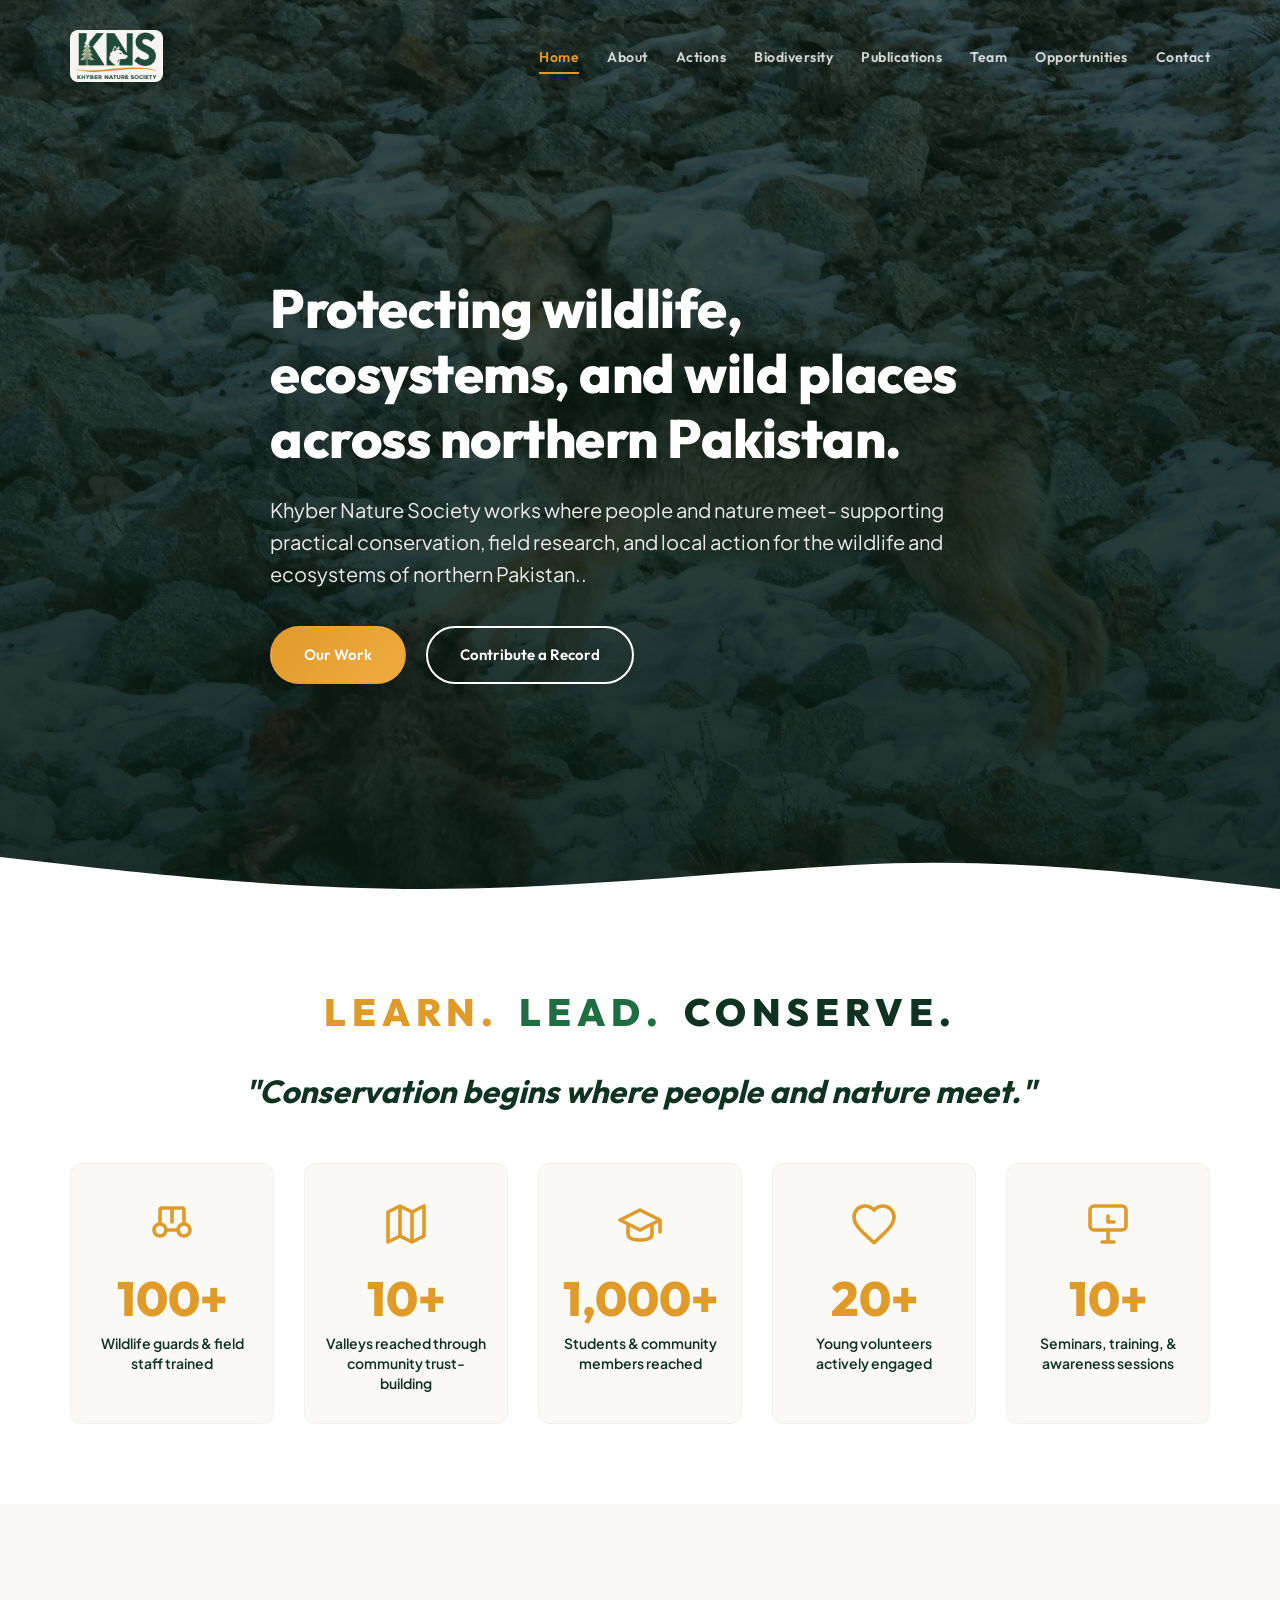
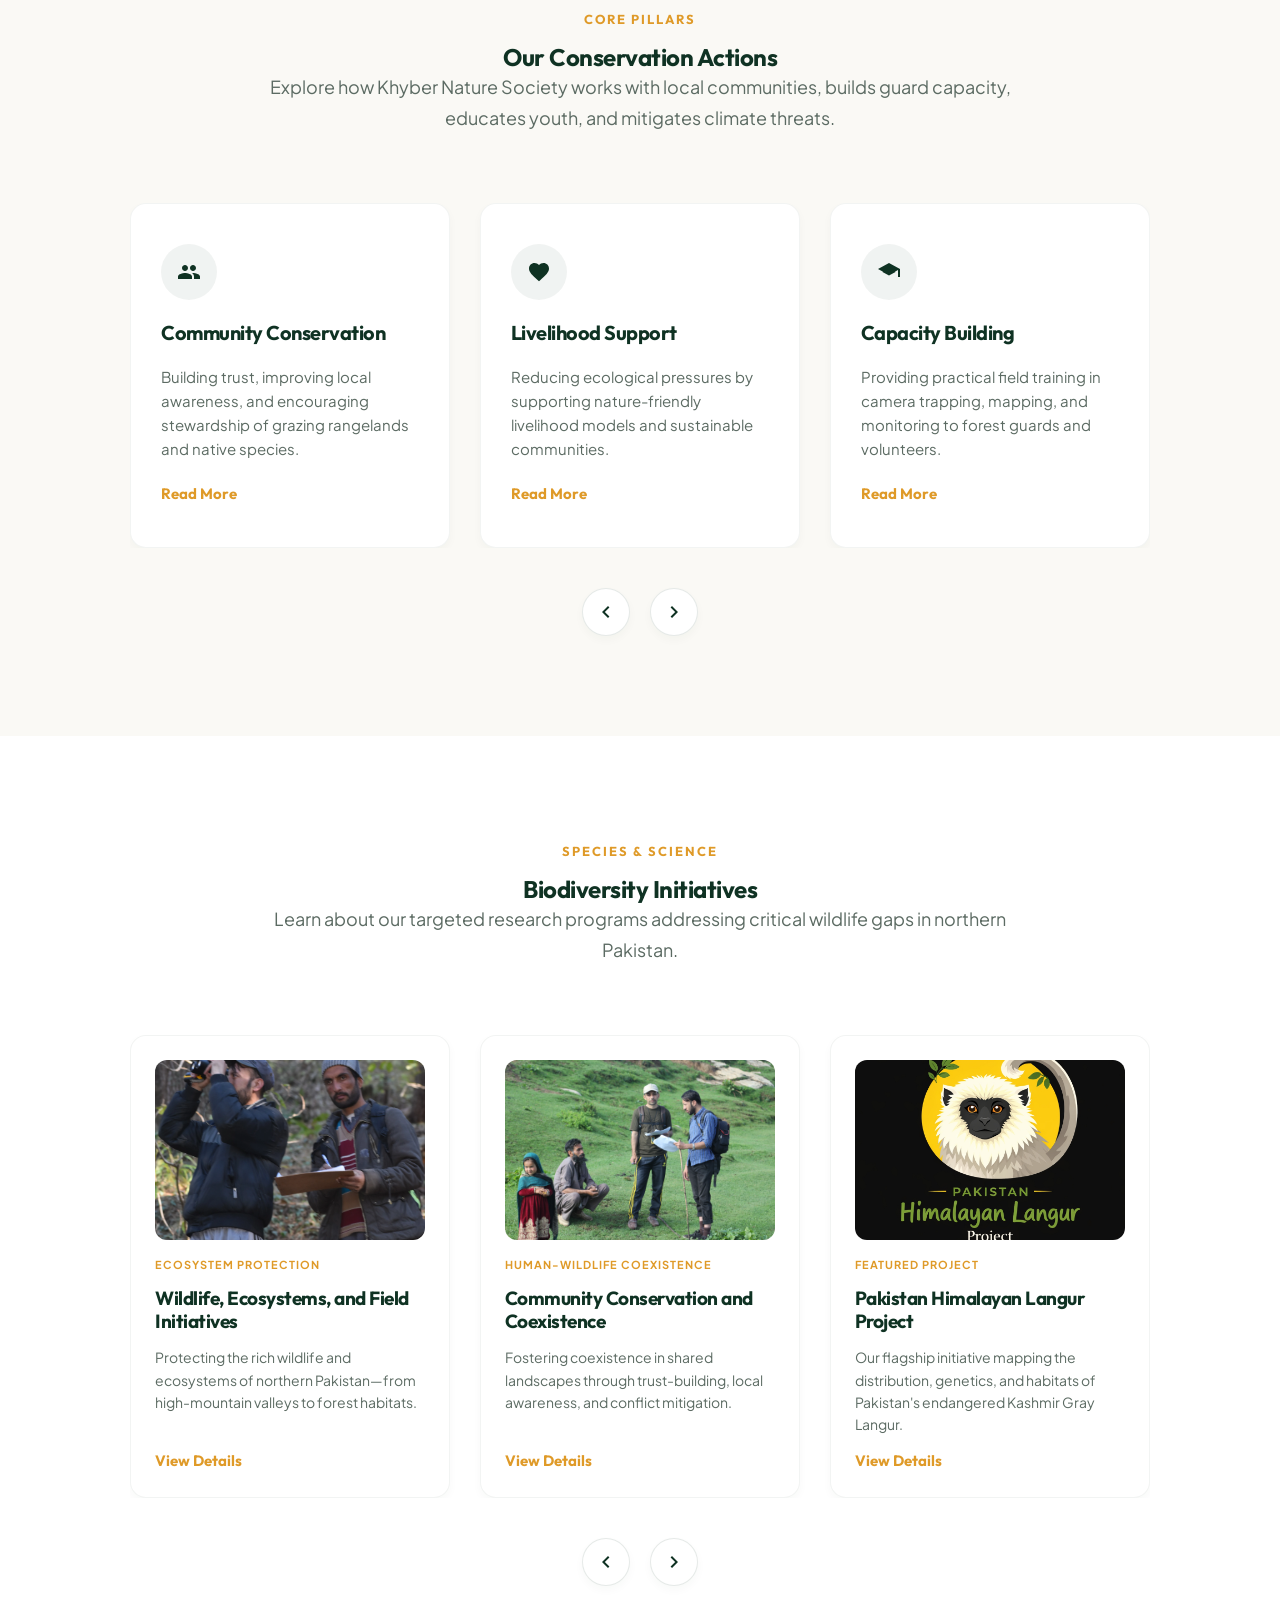
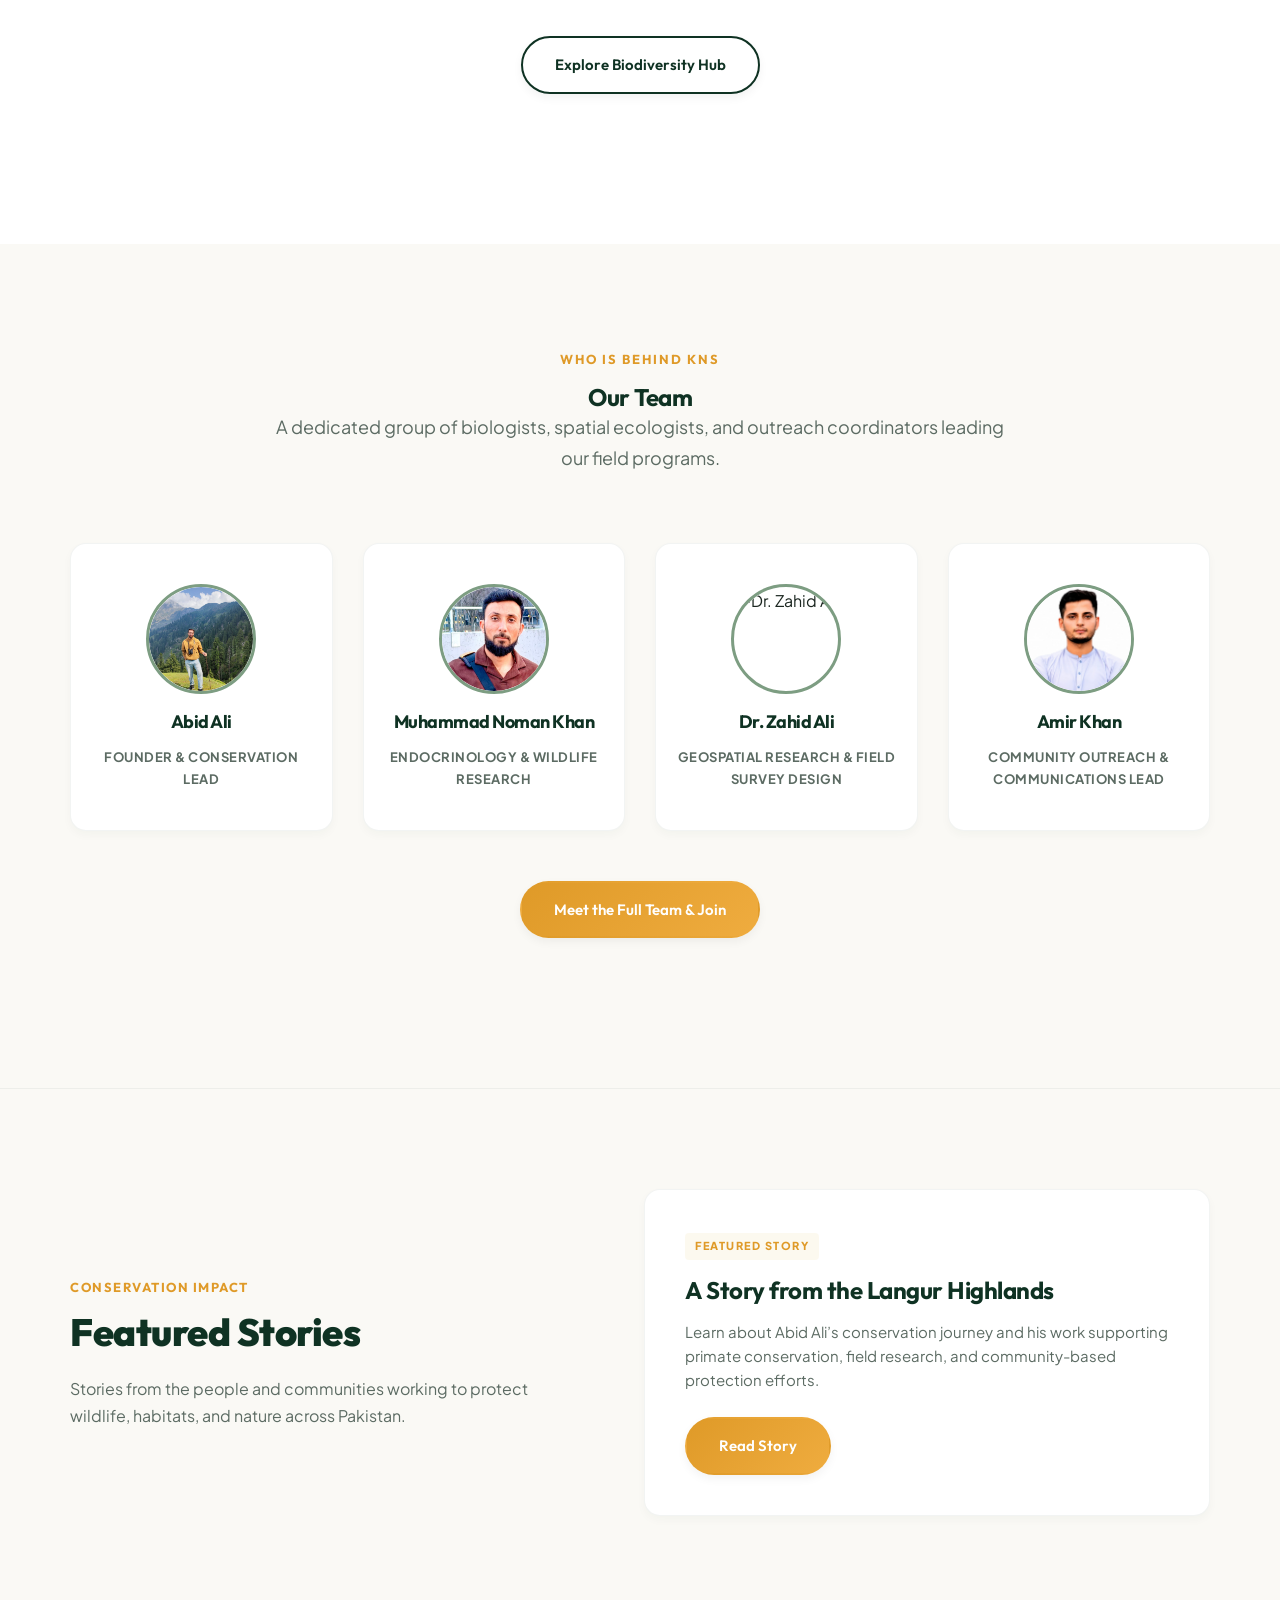
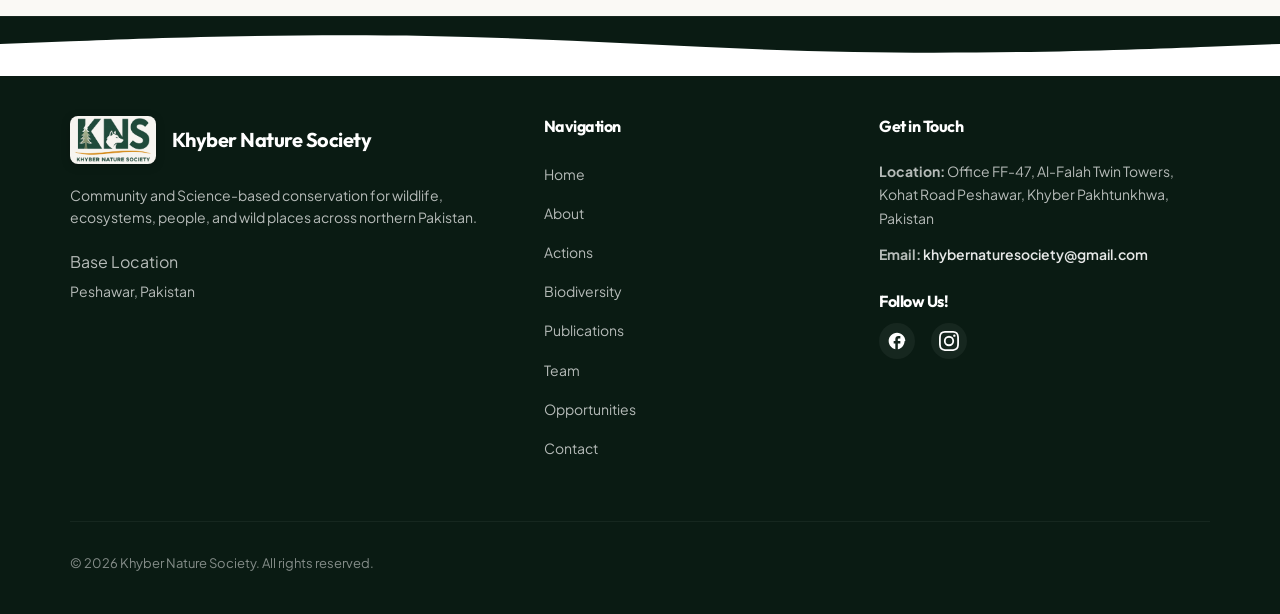
==== index.html @ f298795a "Initial commit: Deploy Khyber Nature Society website" ====
<!DOCTYPE html>
<html lang="en">

<head>
    <meta charset="UTF-8">
    <meta name="viewport" content="width=device-width, initial-scale=1.0">

    <!-- Primary SEO Metadata -->
    <title>Khyber Nature Society | Biodiversity Conservation Pakistan</title>
    <meta name="description"
        content="Khyber Nature Society (KNS) is a registered nonprofit based in Peshawar, Pakistan, working across northern Pakistan to protect wildlife, ecosystems, and natural habitats through community action, research, and youth leadership.">
    <meta name="keywords"
        content="Khyber Nature Society, KNS, Conservation Pakistan, Northern Pakistan Wildlife, Kashmir Gray Langur, Grey Wolf Conservation, Abid Ali, Dr. Zahid Ali, Muhammad Noman Khan, Peshawar Environmental NGO, Wildlife Records Pakistan">
    <meta name="author" content="Khyber Nature Society">
    <link rel="canonical" href="https://kns.org.pk">

    <!-- Open Graph / Facebook -->
    <meta property="og:type" content="website">
    <meta property="og:url" content="https://kns.org.pk/">
    <meta property="og:title" content="Khyber Nature Society | Protecting Wildlife & Ecosystems">
    <meta property="og:description"
        content="Supporting community-based conservation, field action, and research to protect the biodiversity of northern Pakistan.">
    <meta property="og:image" content="/assets/logo.png">

    <!-- Twitter -->
    <meta property="twitter:card" content="summary_large_image">
    <meta property="twitter:url" content="https://kns.org.pk/">
    <meta property="twitter:title" content="Khyber Nature Society | Protecting Wildlife & Ecosystems">
    <meta property="twitter:description"
        content="Supporting community-based conservation, field action, and research to protect the biodiversity of northern Pakistan.">
    <meta property="twitter:image" content="/assets/logo.png">

    <!-- Favicon -->
    <link rel="icon" type="image/png" href="/assets/logo.png">

    <!-- Fonts -->
    <link rel="preconnect" href="https://fonts.googleapis.com">
    <link rel="preconnect" href="https://fonts.gstatic.com" crossorigin>
    <link
        href="https://fonts.googleapis.com/css2?family=Outfit:wght@300;400;500;600;700;800&family=Plus+Jakarta+Sans:ital,wght@0,300;0,400;0,500;0,600;0,700;0,800;1,400&display=swap"
        rel="stylesheet">

    <!-- CSS Stylesheet -->
    <link rel="stylesheet" href="/styles.css">
</head>

<body>

    <!-- Header & Navigation -->
    <header class="site-header">
        <div class="container nav-container">
            <a href="/" class="logo-area">
                <img src="/assets/logo.png" alt="Khyber Nature Society Logo" class="nav-logo">
            </a>

            <button class="mobile-nav-toggle" aria-label="Toggle Navigation" aria-expanded="false">
                <span class="hamburger"></span>
            </button>

            <nav class="nav-menu">
                <ul>
                    <li><a href="/" class="nav-link active">Home</a></li>
                    <li><a href="/about/" class="nav-link">About</a></li>
                    <li><a href="/actions/" class="nav-link">Actions</a></li>
                    <li><a href="/biodiversity/" class="nav-link">Biodiversity</a></li>
                    <li><a href="/publications/" class="nav-link">Publications</a></li>
                    <li><a href="/team/" class="nav-link">Team</a></li>
                    <li><a href="/opportunities/" class="nav-link">Opportunities</a></li>
                    <li><a href="/contact/" class="nav-link">Contact</a></li>
                </ul>
            </nav>
        </div>
    </header>

    <main>

        <!-- HOME SECTION -->
        <section id="home" class="hero">
            <div class="hero-bg-overlay"></div>
            <div class="container hero-content">
                <h1 class="fade-in">Protecting wildlife, ecosystems, and wild places across northern Pakistan.</h1>
                <p class="lead fade-in">Khyber Nature Society works where people and nature meet- supporting practical
                    conservation, field research, and local action for the wildlife and ecosystems of northern
                    Pakistan..</p>
                <div class="hero-actions fade-in">
                    <a href="/actions/" class="btn btn-primary">Our Work</a>
                    <a href="/biodiversity/#contribute-record" class="btn btn-outline-white">Contribute a Record</a>
                </div>
            </div>

            <!-- Curved Wave Transition -->
            <div class="hero-wave">
                <svg viewBox="0 0 1440 120" preserveAspectRatio="none">
                    <path
                        d="M0,32L80,48C160,64,320,96,480,96C640,96,800,64,960,48C1120,32,1280,64,1360,80L1440,96L1440,120L1360,120C1280,120,1120,120,960,120C800,120,640,120,480,120C320,120,160,120,80,120L0,120Z">
                    </path>
                </svg>
            </div>
        </section>

        <!-- Impact at a Glance Stats Grid -->
        <section class="stats-section bg-white">
            <div class="container">
                <div class="opening-statement text-center">
                    <div class="intro-tagline fade-in">
                        <span class="tag-word tag-learn">Learn.</span>
                        <span class="tag-word tag-lead">Lead.</span>
                        <span class="tag-word tag-conserve">Conserve.</span>
                    </div>
                    <blockquote>"Conservation begins where people and nature meet."</blockquote>
                </div>

                <div class="stats-grid">
                    <div class="stat-card">
                        <div class="stat-icon">
                            <svg viewBox="0 0 24 24" width="48" height="48" fill="none" stroke="currentColor"
                                stroke-width="1.8" stroke-linecap="round" stroke-linejoin="round">
                                <circle cx="6" cy="15" r="3"></circle>
                                <circle cx="18" cy="15" r="3"></circle>
                                <path
                                    d="M12 15h.01M9 15h6M12 11V5a1 1 0 0 0-1-1H7a1 1 0 0 0-1 1v7M12 11V5a1 1 0 0 1 1-1h4a1 1 0 0 1 1 1v7">
                                </path>
                            </svg>
                        </div>
                        <span class="stat-number">100+</span>
                        <p class="stat-desc">Wildlife guards & field staff trained</p>
                    </div>
                    <div class="stat-card">
                        <div class="stat-icon">
                            <svg viewBox="0 0 24 24" width="48" height="48" fill="none" stroke="currentColor"
                                stroke-width="1.8" stroke-linecap="round" stroke-linejoin="round">
                                <path d="M3 6l6-3 6 3 6-3v15l-6 3-6-3-6 3V6zM9 3v15M15 6v15"></path>
                            </svg>
                        </div>
                        <span class="stat-number">10+</span>
                        <p class="stat-desc">Valleys reached through community trust-building</p>
                    </div>
                    <div class="stat-card">
                        <div class="stat-icon">
                            <svg viewBox="0 0 24 24" width="48" height="48" fill="none" stroke="currentColor"
                                stroke-width="1.8" stroke-linecap="round" stroke-linejoin="round">
                                <path d="M22 10v6M2 10l10-5 10 5-10 5zM6 12v5c0 2 2 3 6 3s6-1 6-3v-5"></path>
                            </svg>
                        </div>
                        <span class="stat-number">1,000+</span>
                        <p class="stat-desc">Students & community members reached</p>
                    </div>
                    <div class="stat-card">
                        <div class="stat-icon">
                            <svg viewBox="0 0 24 24" width="48" height="48" fill="none" stroke="currentColor"
                                stroke-width="1.8" stroke-linecap="round" stroke-linejoin="round">
                                <path
                                    d="M12 21.35l-1.45-1.32C5.4 15.36 2 12.28 2 8.5 2 5.42 4.42 3 7.5 3c1.74 0 3.41.81 4.5 2.09C13.09 3.81 14.76 3 16.5 3 19.58 3 22 5.42 22 8.5c0 3.78-3.4 6.86-8.55 11.54L12 21.35z">
                                </path>
                            </svg>
                        </div>
                        <span class="stat-number">20+</span>
                        <p class="stat-desc">Young volunteers actively engaged</p>
                    </div>
                    <div class="stat-card">
                        <div class="stat-icon">
                            <svg viewBox="0 0 24 24" width="48" height="48" fill="none" stroke="currentColor"
                                stroke-width="1.8" stroke-linecap="round" stroke-linejoin="round">
                                <rect x="3" y="3" width="18" height="12" rx="2"></rect>
                                <path d="M9 21h6M12 15v6M12 8v3M12 11h3"></path>
                            </svg>
                        </div>
                        <span class="stat-number">10+</span>
                        <p class="stat-desc">Seminars, training, & awareness sessions</p>
                    </div>
                </div>
            </div>
        </section>

        <!-- CAROUSEL SECTION: Core Actions -->
        <section class="home-carousel-section bg-cream section-padding">
            <div class="container">
                <div class="section-header text-center">
                    <span class="sub-title">Core Pillars</span>
                    <h2>Our Conservation Actions</h2>
                    <p class="section-lead">Explore how Khyber Nature Society works with local communities, builds guard
                        capacity, educates youth, and mitigates climate threats.</p>
                </div>

                <!-- Carousel Container -->
                <div class="carousel-container-outer fade-in">
                    <div class="carousel-track-wrapper">
                        <div class="carousel-track" id="actions-carousel-track">
                            <!-- Card 1 -->
                            <div class="carousel-card">
                                <div class="carousel-card-icon">
                                    <svg viewBox="0 0 24 24" width="24" height="24">
                                        <path fill="currentColor"
                                            d="M16 11c1.66 0 2.99-1.34 2.99-3S17.66 5 16 5c-1.66 0-3 1.34-3 3s1.34 3 3 3zm-8 0c1.66 0 2.99-1.34 2.99-3S9.66 5 8 5C6.34 5 5 6.34 5 8s1.34 3 3 3zm0 2c-2.33 0-7 1.17-7 3.5V19h14v-2.5c0-2.33-4.67-3.5-7-3.5zm8 0c-.29 0-.62.02-.97.05 1.16.84 1.97 1.97 1.97 3.45V19h6v-2.5c0-2.33-4.67-3.5-7-3.5z" />
                                    </svg>
                                </div>
                                <h4>Community Conservation</h4>
                                <p>Building trust, improving local awareness, and encouraging stewardship of grazing
                                    rangelands and native species.</p>
                                <a href="/actions/" class="btn-text-link">Read More</a>
                            </div>
                            <!-- Card 2 -->
                            <div class="carousel-card">
                                <div class="carousel-card-icon">
                                    <svg viewBox="0 0 24 24" width="24" height="24">
                                        <path fill="currentColor"
                                            d="M12 21.35l-1.45-1.32C5.4 15.36 2 12.28 2 8.5 2 5.42 4.42 3 7.5 3c1.74 0 3.41.81 4.5 2.09C13.09 3.81 14.76 3 16.5 3 19.58 3 22 5.42 22 8.5c0 3.78-3.4 6.86-8.55 11.54L12 21.35z" />
                                    </svg>
                                </div>
                                <h4>Livelihood Support</h4>
                                <p>Reducing ecological pressures by supporting nature-friendly livelihood models and
                                    sustainable communities.</p>
                                <a href="/actions/" class="btn-text-link">Read More</a>
                            </div>
                            <!-- Card 3 -->
                            <div class="carousel-card">
                                <div class="carousel-card-icon">
                                    <svg viewBox="0 0 24 24" width="24" height="24">
                                        <path fill="currentColor"
                                            d="M12 3L1 9l11 6 9-4.91V17h2V9L12 3zM5.49 12.03L12 15.58l6.51-3.55-6.51-3.56-6.49 3.56z" />
                                    </svg>
                                </div>
                                <h4>Capacity Building</h4>
                                <p>Providing practical field training in camera trapping, mapping, and monitoring to
                                    forest guards and volunteers.</p>
                                <a href="/actions/" class="btn-text-link">Read More</a>
                            </div>
                            <!-- Card 4 -->
                            <div class="carousel-card">
                                <div class="carousel-card-icon">
                                    <svg viewBox="0 0 24 24" width="24" height="24">
                                        <path fill="currentColor"
                                            d="M12 11.55C9.64 9.35 6.48 8 3 8v11c3.48 0 6.64 1.35 9 3.55 2.36-2.2 5.52-3.55 9-3.55V8c-3.48 0-6.64 1.35-9 3.55zM12 8c1.66 0 3-1.34 3-3s-1.34-3-3-3-3 1.34-3 3 1.34 3 3 3z" />
                                    </svg>
                                </div>
                                <h4>Education & Outreach</h4>
                                <p>Engaging schools, colleges, and local youth with environmental seminars and
                                    wilderness discovery courses.</p>
                                <a href="/actions/" class="btn-text-link">Read More</a>
                            </div>
                            <!-- Card 5 -->
                            <div class="carousel-card">
                                <div class="carousel-card-icon">
                                    <svg viewBox="0 0 24 24" width="24" height="24">
                                        <path fill="currentColor"
                                            d="M19.35 10.04C18.67 6.59 15.64 4 12 4 9.11 4 6.6 5.64 5.35 8.04 2.34 8.36 0 10.91 0 14c0 3.31 2.69 6 6 6h13c2.76 0 5-2.24 5-5 0-2.64-2.05-4.78-4.65-4.96zM19 18H6c-2.21 0-4-1.79-4-4 0-2.05 1.53-3.76 3.56-3.97l1.07-.11.5-.95C8.08 7.14 9.94 6 12 6c2.62 0 4.88 1.86 5.39 4.43l.3 1.5 1.53.11c1.56.1 2.78 1.41 2.78 2.96 0 1.65-1.35 3-3 3z" />
                                    </svg>
                                </div>
                                <h4>Climate Adaptation</h4>
                                <p>Promoting ecological resilience through habitat monitoring and community climate
                                    preparedness models.</p>
                                <a href="/actions/" class="btn-text-link">Read More</a>
                            </div>
                        </div>
                    </div>

                    <!-- Carousel Controls -->
                    <div class="carousel-controls">
                        <button class="carousel-control-btn prev-btn" id="actions-prev" aria-label="Previous Slide">
                            <svg viewBox="0 0 24 24" width="24" height="24">
                                <path fill="currentColor" d="M15.41 7.41L14 6l-6 6 6 6 1.41-1.41L10.83 12z" />
                            </svg>
                        </button>
                        <button class="carousel-control-btn next-btn" id="actions-next" aria-label="Next Slide">
                            <svg viewBox="0 0 24 24" width="24" height="24">
                                <path fill="currentColor" d="M10 6L8.59 7.41 13.17 12l-4.58 4.59L10 18l6-6z" />
                            </svg>
                        </button>
                    </div>
                </div>
            </div>
        </section>

        <!-- BIODIVERSITY SPOTLIGHT PREVIEW: Carousel Slider -->
        <section class="biodiversity-spotlight bg-white section-padding">
            <div class="container">
                <div class="section-header text-center">
                    <span class="sub-title">Species & Science</span>
                    <h2>Biodiversity Initiatives</h2>
                    <p class="section-lead">Learn about our targeted research programs addressing critical wildlife gaps
                        in northern Pakistan.</p>
                </div>

                <!-- Carousel Container -->
                <div class="carousel-container-outer fade-in">
                    <div class="carousel-track-wrapper">
                        <div class="carousel-track" id="biodiversity-carousel-track">
                            <!-- Card 1 -->
                            <div class="carousel-card bio-carousel-card">
                                <div class="carousel-card-img-box">
                                    <img src="/assets/research_based.webp"
                                        alt="Wildlife, Ecosystems, and Field Initiatives" class="carousel-card-img">
                                </div>
                                <div class="carousel-card-content">
                                    <span class="card-badge">Ecosystem Protection</span>
                                    <h4>Wildlife, Ecosystems, and Field Initiatives</h4>
                                    <p>Protecting the rich wildlife and ecosystems of northern Pakistan—from
                                        high-mountain valleys to forest habitats.</p>
                                    <a href="/biodiversity/" class="btn-text-link">View Details</a>
                                </div>
                            </div>
                            <!-- Card 2 -->
                            <div class="carousel-card bio-carousel-card">
                                <div class="carousel-card-img-box">
                                    <img src="/assets/shepherd_interview.webp"
                                        alt="Community Conservation and Coexistence" class="carousel-card-img">
                                </div>
                                <div class="carousel-card-content">
                                    <span class="card-badge">Human-Wildlife Coexistence</span>
                                    <h4>Community Conservation and Coexistence</h4>
                                    <p>Fostering coexistence in shared landscapes through trust-building, local
                                        awareness, and conflict mitigation.</p>
                                    <a href="/biodiversity/" class="btn-text-link">View Details</a>
                                </div>
                            </div>
                            <!-- Card 3 -->
                            <div class="carousel-card bio-carousel-card">
                                <div class="carousel-card-img-box">
                                    <img src="/assets/Langur_project.jpeg" alt="Pakistan Himalayan Langur Project"
                                        class="carousel-card-img">
                                </div>
                                <div class="carousel-card-content">
                                    <span class="card-badge">Featured Project</span>
                                    <h4>Pakistan Himalayan Langur Project</h4>
                                    <p>Our flagship initiative mapping the distribution, genetics, and habitats of
                                        Pakistan's endangered Kashmir Gray Langur.</p>
                                    <a href="/biodiversity/" class="btn-text-link">View Details</a>
                                </div>
                            </div>
                            <!-- Card 4 -->
                            <div class="carousel-card bio-carousel-card">
                                <div class="carousel-card-img-box">
                                    <img src="/assets/home_bg.webp" alt="Grey Wolf Baseline Initiative"
                                        class="carousel-card-img">
                                </div>
                                <div class="carousel-card-content">
                                    <span class="card-badge">Active Baseline Study</span>
                                    <h4>Grey Wolf Baseline Initiative</h4>
                                    <p>Assessing predator presence, rangeland habitats, and mitigating conflicts with
                                        community pastoralists across Swat and Gilgit.</p>
                                    <a href="/biodiversity/" class="btn-text-link">View Details</a>
                                </div>
                            </div>
                            <!-- Card 5 -->
                            <div class="carousel-card bio-carousel-card">
                                <div class="carousel-card-img-box">
                                    <img src="/assets/gene_bank.svg" alt="Building a Biodiversity Gene Bank"
                                        class="carousel-card-img">
                                </div>
                                <div class="carousel-card-content">
                                    <span class="card-badge">Molecular Conservation</span>
                                    <h4>Building a Biodiversity Gene Bank</h4>
                                    <p>Collecting, documenting, and preserving biological samples from wildlife to
                                        support genetics, barcoding, and conservation research.</p>
                                    <a href="/biodiversity/" class="btn-text-link">View Details</a>
                                </div>
                            </div>
                        </div>
                    </div>

                    <!-- Carousel Controls -->
                    <div class="carousel-controls">
                        <button class="carousel-control-btn prev-btn" id="bio-prev" aria-label="Previous Slide">
                            <svg viewBox="0 0 24 24" width="24" height="24">
                                <path fill="currentColor" d="M15.41 7.41L14 6l-6 6 6 6 1.41-1.41L10.83 12z" />
                            </svg>
                        </button>
                        <button class="carousel-control-btn next-btn" id="bio-next" aria-label="Next Slide">
                            <svg viewBox="0 0 24 24" width="24" height="24">
                                <path fill="currentColor" d="M10 6L8.59 7.41 13.17 12l-4.58 4.59L10 18l6-6z" />
                            </svg>
                        </button>
                    </div>
                </div>

                <div class="spotlight-cta text-center section-padding-small">
                    <a href="/biodiversity/" class="btn btn-outline">Explore Biodiversity Hub</a>
                </div>
            </div>
        </section>

        <!-- TEAM PREVIEW -->
        <section class="team-preview bg-cream section-padding">
            <div class="container">
                <div class="section-header text-center">
                    <span class="sub-title">Who is behind KNS</span>
                    <h2>Our Team</h2>
                    <p class="section-lead">A dedicated group of biologists, spatial ecologists, and outreach
                        coordinators leading our field programs.</p>
                </div>

                <div class="team-preview-deck fade-in">
                    <!-- Abid Card -->
                    <div class="team-preview-member">
                        <div class="team-member-avatar">
                            <img src="/assets/abid.jpg" alt="Abid Ali" class="avatar-img">
                        </div>
                        <h4>Abid Ali</h4>
                        <p class="role-desc">Founder & Conservation Lead</p>
                    </div>

                    <!-- Noman Card -->
                    <div class="team-preview-member">
                        <div class="team-member-avatar">
                            <img src="/assets/amir.jpg" alt="Muhammad Noman Khan" class="avatar-img">
                        </div>
                        <h4>Muhammad Noman Khan</h4>
                        <p class="role-desc">Endocrinology & Wildlife Research</p>
                    </div>

                    <!-- Zahid Card -->
                    <div class="team-preview-member">
                        <div class="team-member-avatar">
                            <img src="/assets/zahid.jpg" alt="Dr. Zahid Ali" class="avatar-img">
                        </div>
                        <h4>Dr. Zahid Ali</h4>
                        <p class="role-desc">Geospatial Research & Field Survey Design</p>
                    </div>

                    <!-- Amir Card -->
                    <div class="team-preview-member">
                        <div class="team-member-avatar">
                            <img src="/assets/noman.jpg" alt="Amir Khan" class="avatar-img">
                        </div>
                        <h4>Amir Khan</h4>
                        <p class="role-desc">Community Outreach & Communications Lead</p>
                    </div>
                </div>

                <div class="team-cta text-center section-padding-small">
                    <a href="/team/" class="btn btn-primary">Meet the Full Team & Join</a>
                </div>
            </div>
        </section>

        <!-- FEATURED STORIES SECTION -->
        <section class="featured-stories bg-cream section-padding">
            <div class="container">
                <div class="featured-stories-row">
                    <div class="stories-intro fade-in">
                        <span class="sub-title">Conservation Impact</span>
                        <h2>Featured Stories</h2>
                        <p class="intro-text">Stories from the people and communities working to protect wildlife,
                            habitats, and nature across Pakistan.</p>
                    </div>

                    <div class="stories-card-container fade-in">
                        <div class="featured-story-card">
                            <span class="story-card-label">Featured Story</span>
                            <h3>A Story from the Langur Highlands</h3>
                            <p class="story-card-desc">Learn about Abid Ali’s conservation journey and his work
                                supporting primate conservation, field research, and community-based protection efforts.
                            </p>
                            <a href="https://neprimateconservancy.org/meet-abid-ali/" target="_blank" rel="noopener"
                                class="btn btn-primary story-card-btn">Read Story</a>
                        </div>
                    </div>
                </div>
            </div>
        </section>

    </main>

    <!-- Footer -->
    <footer class="site-footer">
        <div class="footer-wave">
            <svg viewBox="0 0 1440 120" preserveAspectRatio="none">
                <path
                    d="M0,64L80,58.7C160,53,320,43,480,48C640,53,800,75,960,80C1120,85,1280,75,1360,69.3L1440,64L1440,0L1360,0C1280,0,1120,0,960,0C800,0,640,0,480,0C320,0,160,0,80,0L0,0Z">
                </path>
            </svg>
        </div>
        <div class="container footer-content">
            <div class="footer-grid">
                <div class="footer-brand">
                    <div class="footer-logo-row">
                        <img src="/assets/logo.png" alt="KNS Logo" class="footer-logo">
                        <h3>Khyber Nature Society</h3>
                    </div>
                    <p>Community and Science-based conservation for wildlife, ecosystems, people, and wild places across
                        northern Pakistan.</p>

                    <div class="footer-hours">
                        <span class="info-label">Base Location</span>
                        <p class="hours-text">Peshawar, Pakistan</p>
                    </div>
                </div>

                <div class="footer-links">
                    <h4>Navigation</h4>
                    <ul>
                        <li><a href="/">Home</a></li>
                        <li><a href="/about/">About</a></li>
                        <li><a href="/actions/">Actions</a></li>
                        <li><a href="/biodiversity/">Biodiversity</a></li>
                        <li><a href="/publications/">Publications</a></li>
                        <li><a href="/team/">Team</a></li>
                        <li><a href="/opportunities/">Opportunities</a></li>
                        <li><a href="/contact/">Contact</a></li>
                    </ul>
                </div>

                <div class="footer-contact">
                    <h4>Get in Touch</h4>
                    <p><strong>Location:</strong> Office FF-47, Al-Falah Twin Towers, Kohat Road Peshawar, Khyber Pakhtunkhwa, Pakistan</p>

                    <p><strong>Email:</strong> <a
                            href="mailto:khybernaturesociety@gmail.com">khybernaturesociety@gmail.com</a></p>

                    <h4 class="social-title">Follow Us!</h4>
                    <div class="social-links">
                        <a href="#" aria-label="Facebook">
                            <svg viewBox="0 0 24 24" width="20" height="20">
                                <path fill="currentColor"
                                    d="M22 12c0-5.52-4.48-10-10-10S2 6.48 2 12c0 4.84 3.44 8.87 8 9.8V15H8v-3h2V9.5C10 7.57 11.57 6 13.5 6H16v3h-2c-.55 0-1 .45-1 1V12h3v3h-3v6.95c4.56-.93 8-4.96 8-9.75z" />
                            </svg>
                        </a>
                        <a href="#" aria-label="Instagram">
                            <svg viewBox="0 0 24 24" width="20" height="20">
                                <path fill="currentColor"
                                    d="M12 2.163c3.204 0 3.584.012 4.85.07 3.252.148 4.771 1.691 4.919 4.919.058 1.265.069 1.645.069 4.849 0 3.205-.012 3.584-.069 4.849-.149 3.225-1.664 4.771-4.919 4.919-1.266.058-1.644.07-4.85.07-3.204 0-3.584-.012-4.849-.07-3.26-.149-4.771-1.699-4.919-4.92-.058-1.265-.07-1.644-.07-4.849 0-3.204.013-3.583.07-4.849.149-3.227 1.664-4.771 4.919-4.919 1.266-.057 1.645-.069 4.849-.069zM12 0C8.741 0 8.333.014 7.053.072 2.695.272.273 2.69.073 7.051.014 8.333 0 8.741 0 12c0 3.259.014 3.668.072 4.948.2 4.358 2.618 6.78 6.98 6.98 1.281.058 1.689.072 4.948.072 3.259 0 3.668-.014 4.948-.072 4.354-.2 6.782-2.618 6.979-6.98.059-1.28.073-1.689.073-4.948 0-3.259-.014-3.667-.072-4.947-.196-4.354-2.617-6.78-6.979-6.98C15.668.014 15.259 0 12 0zm0 5.838a6.162 6.162 0 100 12.324 6.162 6.162 0 000-12.324zM12 16a4 4 0 110-8 4 4 0 010 8zm6.406-11.845a1.44 1.44 0 100 2.881 1.44 1.44 0 000-2.881z" />
                            </svg>
                        </a>
                    </div>
                </div>
            </div>

            <div class="footer-bottom">
                <p>&copy; 2026 Khyber Nature Society. All rights reserved.</p>
            </div>
        </div>
    </footer>

    <!-- JavaScript Script -->
    <script src="/script.js"></script>
</body>

</html>
---- styles.css ----
/* Khyber Nature Society (KNS) - Premium main Stylesheet */

/* ==========================================================================
   1. Design System & Variables
   ========================================================================== */
:root {
    /* Color Palette */
    --primary-green: #0F3223;
    --primary-green-rgb: 15, 50, 35;
    --secondary-green: #1D543B;
    --sage-green: #7D9D82;
    --sage-green-rgb: 125, 157, 130;
    
    --accent-gold: #DF9A28;
    --accent-gold-rgb: 223, 154, 40;
    --accent-gold-hover: #C68119;
    
    --bg-cream: #FAF9F5;
    --bg-white: #FFFFFF;
    --bg-dark: #0A1B13;
    --bg-dark-rgb: 10, 27, 19;
    
    --text-dark: #1C2721;
    --text-light: #F2F4F3;
    --text-muted: #5C6B63;
    --border-color: rgba(15, 50, 35, 0.08);
    
    /* Fonts */
    --font-heading: 'Outfit', sans-serif;
    --font-body: 'Plus Jakarta Sans', sans-serif;
    
    /* Layout & Premium Shadows */
    --container-width: 1200px;
    --shadow-sm: 0 4px 10px rgba(15, 50, 35, 0.03);
    --shadow-md: 0 10px 30px rgba(15, 50, 35, 0.05), 0 1px 8px rgba(15, 50, 35, 0.02);
    --shadow-lg: 0 20px 40px rgba(15, 50, 35, 0.08), 0 1px 15px rgba(15, 50, 35, 0.03);
    --shadow-glass: 0 8px 32px 0 rgba(10, 27, 19, 0.06);
    --border-glass: 1px solid rgba(255, 255, 255, 0.08);
    
    /* Transitions */
    --transition-fast: 0.2s cubic-bezier(0.16, 1, 0.3, 1);
    --transition-normal: 0.35s cubic-bezier(0.16, 1, 0.3, 1);
    --transition-slow: 0.6s cubic-bezier(0.16, 1, 0.3, 1);
}

/* ==========================================================================
   2. Reset & Global Styles
   ========================================================================== */
*, *::before, *::after {
    box-sizing: border-box;
    margin: 0;
    padding: 0;
}

html {
    scroll-behavior: smooth;
    scroll-padding-top: 90px;
}

body {
    font-family: var(--font-body);
    font-size: 16px;
    line-height: 1.7;
    color: var(--text-dark);
    background-color: var(--bg-white);
    overflow-x: hidden;
    -webkit-font-smoothing: antialiased;
    -moz-osx-font-smoothing: grayscale;
}

h1, h2, h3, h4, h5, h6 {
    font-family: var(--font-heading);
    font-weight: 700;
    line-height: 1.25;
    color: var(--primary-green);
    letter-spacing: -0.5px;
}

a {
    color: inherit;
    text-decoration: none;
    transition: var(--transition-fast);
}

img {
    max-width: 100%;
    height: auto;
    display: block;
    border-radius: 8px;
}

ul {
    list-style: none;
}

.container {
    width: 100%;
    max-width: var(--container-width);
    margin: 0 auto;
    padding: 0 30px;
}

.section-padding {
    padding: 100px 0;
}

.section-padding-small {
    padding: 50px 0;
}

.bg-cream {
    background-color: var(--bg-cream);
}

.bg-white {
    background-color: var(--bg-white);
}

.sub-title {
    display: inline-block;
    font-family: var(--font-heading);
    font-size: 13px;
    font-weight: 700;
    text-transform: uppercase;
    letter-spacing: 2px;
    color: var(--accent-gold);
    margin-bottom: 12px;
}

.section-lead {
    font-size: 18px;
    color: var(--text-muted);
    max-width: 750px;
    margin: 0 auto;
}

.text-center {
    text-align: center;
}

.text-left {
    text-align: left;
}

.section-header {
    margin-bottom: 70px;
}

/* ==========================================================================
   3. Buttons
   ========================================================================== */
.btn {
    display: inline-flex;
    align-items: center;
    justify-content: center;
    padding: 14px 32px;
    font-family: var(--font-heading);
    font-size: 15px;
    font-weight: 600;
    border-radius: 50px;
    cursor: pointer;
    transition: all var(--transition-normal);
    border: 2px solid transparent;
    box-shadow: 0 4px 10px rgba(0, 0, 0, 0.05);
}

.btn-primary {
    background: linear-gradient(135deg, var(--accent-gold), #EFAC3F);
    color: var(--bg-white);
}

.btn-primary:hover {
    background: linear-gradient(135deg, var(--accent-gold-hover), var(--accent-gold));
    transform: translateY(-2px);
    box-shadow: 0 6px 18px rgba(223, 154, 40, 0.3);
}

.btn-outline-white {
    border-color: var(--bg-white);
    color: var(--bg-white);
    background-color: transparent;
}

.btn-outline-white:hover {
    background-color: var(--bg-white);
    color: var(--primary-green);
    transform: translateY(-2px);
    box-shadow: 0 6px 18px rgba(255, 255, 255, 0.2);
}

.btn-outline {
    border-color: var(--primary-green);
    color: var(--primary-green);
    background-color: transparent;
}

.btn-outline:hover {
    background-color: var(--primary-green);
    color: var(--bg-white);
    transform: translateY(-2px);
    box-shadow: 0 6px 18px rgba(15, 50, 35, 0.2);
}

.btn-text-link {
    font-family: var(--font-heading);
    font-size: 15px;
    font-weight: 700;
    color: var(--accent-gold);
    display: inline-flex;
    align-items: center;
    gap: 8px;
    transition: var(--transition-fast);
}

.btn-text-link:hover {
    color: var(--accent-gold-hover);
}

.btn-text-link svg {
    transition: transform var(--transition-fast);
}

.btn-text-link:hover svg {
    transform: translateX(4px);
}

/* ==========================================================================
   4. Sticky Header Navigation
   ========================================================================== */
.site-header {
    position: fixed;
    top: 0;
    left: 0;
    width: 100%;
    z-index: 1000;
    padding: 30px 0;
    transition: padding var(--transition-normal), background-color var(--transition-normal);
}

.site-header.scrolled {
    background-color: rgba(10, 27, 19, 0.75);
    backdrop-filter: blur(16px);
    padding: 16px 0;
    box-shadow: 0 4px 30px rgba(0, 0, 0, 0.15);
    border-bottom: 1px solid rgba(255, 255, 255, 0.05);
}

.nav-container {
    display: flex;
    align-items: center;
    justify-content: space-between;
}

.logo-area {
    display: flex;
    align-items: center;
}

.nav-logo {
    height: 52px;
    width: auto;
    filter: drop-shadow(0 2px 4px rgba(0,0,0,0.15));
    transition: height var(--transition-normal);
}

.site-header.scrolled .nav-logo {
    height: 44px;
}

.nav-menu ul {
    display: flex;
    align-items: center;
    gap: 28px;
}

.nav-link {
    font-family: var(--font-heading);
    font-size: 14px;
    font-weight: 600;
    color: rgba(255, 255, 255, 0.8);
    position: relative;
    padding: 8px 0;
    letter-spacing: 0.5px;
}

.nav-link::after {
    content: '';
    position: absolute;
    bottom: 0;
    left: 0;
    width: 0;
    height: 2px;
    background-color: var(--accent-gold);
    transition: width var(--transition-fast);
}

.nav-link:hover {
    color: var(--bg-white);
}

.nav-link:hover::after,
.nav-link.active::after {
    width: 100%;
}

.nav-link.active {
    color: var(--accent-gold);
}

.mobile-nav-toggle {
    display: none;
    background: none;
    border: none;
    cursor: pointer;
    padding: 10px;
    z-index: 1001;
}

.hamburger {
    display: block;
    width: 24px;
    height: 2px;
    background-color: var(--bg-white);
    position: relative;
    transition: background var(--transition-fast);
}

.hamburger::before,
.hamburger::after {
    content: '';
    position: absolute;
    width: 24px;
    height: 2px;
    background-color: var(--bg-white);
    transition: transform var(--transition-fast);
}

.hamburger::before {
    top: -6px;
}

.hamburger::after {
    bottom: -6px;
}

.mobile-nav-toggle[aria-expanded="true"] .hamburger {
    background: transparent;
}

.mobile-nav-toggle[aria-expanded="true"] .hamburger::before {
    transform: translateY(6px) rotate(45deg);
}

.mobile-nav-toggle[aria-expanded="true"] .hamburger::after {
    transform: translateY(-6px) rotate(-45deg);
}

/* ==========================================================================
   5. Hero Section (Home page)
   ========================================================================== */
.hero {
    position: relative;
    height: 100vh;
    min-height: 700px;
    display: flex;
    align-items: center;
    color: var(--bg-white);
    background-image: url('/assets/home_bg.webp');
    background-size: cover;
    background-position: center;
    background-repeat: no-repeat;
    overflow: hidden;
}

.hero-bg-overlay {
    position: absolute;
    top: 0;
    left: 0;
    width: 100%;
    height: 100%;
    background: linear-gradient(to bottom, rgba(10, 27, 19, 0.75), rgba(10, 27, 19, 0.9));
    z-index: 1;
}

.hero-content {
    position: relative;
    z-index: 2;
    max-width: 800px;
    margin-top: 60px;
}



.hero h1 {
    font-size: 54px;
    line-height: 1.2;
    color: var(--bg-white);
    margin-bottom: 24px;
    font-family: var(--font-heading);
    font-weight: 800;
}

.hero .lead {
    font-size: 20px;
    line-height: 1.6;
    color: rgba(255, 255, 255, 0.9);
    margin-bottom: 36px;
    font-weight: 400;
}

.hero-actions {
    display: flex;
    gap: 20px;
}

.hero-wave {
    position: absolute;
    bottom: -1px;
    left: 0;
    width: 100%;
    height: 60px;
    z-index: 3;
}

.hero-wave svg {
    display: block;
    width: 100%;
    height: 100%;
    fill: var(--bg-white);
}

/* ==========================================================================
   6. Statistics & Opening quote (Home page)
   ========================================================================== */
.stats-section {
    position: relative;
    z-index: 5;
    padding: 80px 0;
}

.stats-grid {
    display: grid;
    grid-template-columns: repeat(auto-fit, minmax(200px, 1fr));
    gap: 30px;
}

.stat-card {
    text-align: center;
    padding: 30px 20px;
    background-color: var(--bg-cream);
    border-radius: 12px;
    border: 1px solid rgba(15, 50, 35, 0.04);
    transition: transform var(--transition-normal);
}

.stat-icon {
    width: 60px;
    height: 60px;
    margin: 0 auto 20px auto;
    color: var(--accent-gold);
    display: flex;
    align-items: center;
    justify-content: center;
    transition: transform var(--transition-fast);
}

.stat-card:hover .stat-icon {
    transform: scale(1.1);
}



.stat-card:hover {
    transform: translateY(-4px);
}

.stat-number {
    display: block;
    font-family: var(--font-heading);
    font-size: 48px;
    font-weight: 800;
    color: var(--accent-gold);
    line-height: 1;
    margin-bottom: 12px;
}

.stat-desc {
    font-size: 14px;
    font-weight: 600;
    color: var(--primary-green);
    line-height: 1.4;
}

.opening-statement {
    max-width: 800px;
    margin: 0 auto 50px auto;
}

.intro-tagline {
    font-family: var(--font-heading);
    font-size: 38px;
    font-weight: 850;
    text-transform: uppercase;
    letter-spacing: 6px;
    margin-bottom: 24px;
    display: flex;
    justify-content: center;
    gap: 20px;
}

.intro-tagline .tag-word {
    display: inline-block;
    transition: transform var(--transition-fast);
}

.intro-tagline .tag-word:hover {
    transform: scale(1.08) translateY(-1px);
    cursor: default;
}

.intro-tagline .tag-learn {
    color: var(--accent-gold); /* Brand Gold */
}

.intro-tagline .tag-lead {
    color: #1F6E43; /* Intermediate Green */
}

.intro-tagline .tag-conserve {
    color: var(--primary-green); /* Brand Dark Green */
}

@media (max-width: 600px) {
    .intro-tagline {
        font-size: 26px;
        gap: 12px;
        letter-spacing: 3px;
        margin-bottom: 16px;
    }
}

.opening-statement blockquote {
    font-family: var(--font-heading);
    font-size: 32px;
    font-weight: 700;
    color: var(--primary-green);
    line-height: 1.4;
    font-style: italic;
    position: relative;
}

/* ==========================================================================
   7. Carousel Styling (Core Actions slider)
   ========================================================================== */
.home-carousel-section {
    background-color: var(--bg-cream);
}

.carousel-container-outer {
    position: relative;
    max-width: 1200px;
    margin: 50px auto 0 auto;
    padding: 0 60px;
}

.carousel-track-wrapper {
    overflow: hidden;
    width: 100%;
}

.carousel-track {
    display: flex;
    gap: 30px;
    transition: transform 0.6s cubic-bezier(0.16, 1, 0.3, 1);
    will-change: transform;
}

.carousel-card {
    flex: 0 0 calc((100% - 60px) / 3);
    background: var(--bg-white);
    border: 1px solid rgba(15, 50, 35, 0.05);
    border-radius: 16px;
    padding: 40px 30px;
    box-shadow: var(--shadow-sm);
    display: flex;
    flex-direction: column;
    gap: 20px;
    min-width: 300px;
    transition: transform var(--transition-normal), box-shadow var(--transition-normal);
}

.carousel-card:hover {
    transform: translateY(-8px);
    box-shadow: var(--shadow-md);
}

.carousel-card-icon {
    width: 56px;
    height: 56px;
    border-radius: 50%;
    background-color: rgba(15, 50, 35, 0.06);
    color: var(--primary-green);
    display: flex;
    align-items: center;
    justify-content: center;
    transition: background 0.3s ease, color 0.3s ease;
}

.carousel-card:hover .carousel-card-icon {
    background-color: var(--primary-green);
    color: var(--bg-white);
}

.carousel-card h4 {
    font-family: var(--font-heading);
    font-size: 20px;
    font-weight: 700;
}

.carousel-card p {
    font-size: 15px;
    color: var(--text-muted);
    line-height: 1.6;
}

.carousel-controls {
    display: flex;
    justify-content: center;
    gap: 20px;
    margin-top: 40px;
}

.carousel-control-btn {
    width: 48px;
    height: 48px;
    border-radius: 50%;
    border: 1px solid rgba(15, 50, 35, 0.1);
    background: var(--bg-white);
    color: var(--primary-green);
    display: flex;
    align-items: center;
    justify-content: center;
    cursor: pointer;
    box-shadow: var(--shadow-sm);
    transition: all var(--transition-fast);
}

.carousel-control-btn:hover {
    background: var(--primary-green);
    color: var(--bg-white);
    border-color: var(--primary-green);
    transform: scale(1.05);
}

/* Biodiversity Carousel Customizations */
.bio-carousel-card {
    padding: 24px !important;
    gap: 16px !important;
}

.carousel-card-img-box {
    width: 100%;
    height: 180px;
    border-radius: 12px;
    overflow: hidden;
}

.carousel-card-img {
    width: 100%;
    height: 100%;
    object-fit: cover;
    transition: transform var(--transition-normal);
}

.bio-carousel-card:hover .carousel-card-img {
    transform: scale(1.04);
}

.carousel-card-content {
    display: flex;
    flex-direction: column;
    flex-grow: 1;
    gap: 12px;
}

.carousel-card-content .card-badge {
    align-self: flex-start;
    font-size: 11px;
    font-weight: 700;
    text-transform: uppercase;
    letter-spacing: 1px;
    color: var(--accent-gold);
}

.carousel-card-content h4 {
    margin: 0;
    font-family: var(--font-heading);
    font-size: 19px;
    font-weight: 700;
    color: var(--primary-green);
}

.carousel-card-content p {
    margin: 0;
    font-size: 14px;
    line-height: 1.6;
    color: var(--text-muted);
    flex-grow: 1;
}

/* ==========================================================================
   8. Previews & Spotlights (Home landing preview cards)
   ========================================================================== */
.spotlight-preview-grid {
    display: grid;
    grid-template-columns: repeat(auto-fit, minmax(350px, 1fr));
    gap: 40px;
    margin-top: 50px;
}

.spotlight-preview-card {
    background: var(--bg-white);
    border: 1px solid rgba(15, 50, 35, 0.05);
    border-radius: 16px;
    overflow: hidden;
    box-shadow: var(--shadow-sm);
    display: flex;
    flex-direction: column;
    transition: transform var(--transition-normal), box-shadow var(--transition-normal);
}

.spotlight-preview-card:hover {
    transform: translateY(-6px);
    box-shadow: var(--shadow-md);
}

.spotlight-preview-img-container {
    height: 250px;
    overflow: hidden;
}

.spotlight-preview-img {
    width: 100%;
    height: 100%;
    object-fit: cover;
    border-radius: 0;
    transition: transform var(--transition-slow);
}

.spotlight-preview-card:hover .spotlight-preview-img {
    transform: scale(1.04);
}

.spotlight-preview-text {
    padding: 35px 30px;
    display: flex;
    flex-direction: column;
    gap: 15px;
    flex-grow: 1;
}

.spotlight-preview-text h4 {
    font-size: 22px;
    font-weight: 700;
}

.spotlight-preview-text p {
    font-size: 15px;
    color: var(--text-muted);
    margin: 0;
}

.team-preview-deck {
    display: grid;
    grid-template-columns: repeat(auto-fit, minmax(220px, 1fr));
    gap: 30px;
    margin-top: 50px;
}

.team-preview-member {
    background-color: var(--bg-white);
    border: 1px solid rgba(15, 50, 35, 0.05);
    border-radius: 16px;
    padding: 40px 20px;
    text-align: center;
    display: flex;
    flex-direction: column;
    align-items: center;
    gap: 12px;
    box-shadow: var(--shadow-sm);
    transition: transform var(--transition-normal), box-shadow var(--transition-normal);
}

.team-preview-member:hover {
    transform: translateY(-6px);
    box-shadow: var(--shadow-md);
}

.team-member-avatar {
    width: 110px;
    height: 110px;
    border-radius: 50%;
    overflow: hidden;
    border: 3px solid var(--sage-green);
    margin-bottom: 5px;
}

.avatar-img {
    width: 100%;
    height: 100%;
    object-fit: cover;
    border-radius: 50%;
}

.team-preview-member h4 {
    font-size: 18px;
    margin: 0;
}

.role-desc {
    font-size: 13px;
    color: var(--text-muted);
    font-weight: 700;
    text-transform: uppercase;
    letter-spacing: 0.5px;
}

.media-preview-grid {
    display: grid;
    grid-template-columns: repeat(auto-fit, minmax(350px, 1fr));
    gap: 40px;
    margin-top: 50px;
}

/* ==========================================================================
   9. Subpage headers & generic subpage layouts
   ========================================================================== */
.site-header.subpage-header {
    background-color: transparent !important;
    position: fixed;
    top: 0;
    left: 0;
    width: 100%;
    z-index: 1000;
    box-shadow: none;
    padding: 30px 0;
    transition: padding var(--transition-normal), background-color var(--transition-normal);
}

.site-header.subpage-header.scrolled {
    background-color: rgba(10, 27, 19, 0.75) !important;
    backdrop-filter: blur(16px);
    padding: 16px 0;
    box-shadow: 0 4px 30px rgba(0, 0, 0, 0.15);
    border-bottom: 1px solid rgba(255, 255, 255, 0.05);
}

.site-header.subpage-header .nav-logo {
    height: 52px;
    transition: height var(--transition-normal);
}

.site-header.subpage-header.scrolled .nav-logo {
    height: 44px;
}

.site-header.subpage-header .nav-link {
    color: rgba(255, 255, 255, 0.8);
}

.site-header.subpage-header .nav-link:hover {
    color: var(--bg-white);
}

.site-header.subpage-header .nav-link.active {
    color: var(--accent-gold);
}

.subpage-main {
    background-color: var(--bg-white);
    padding-top: 0 !important; /* subpage banners handle their own top space for fixed header */
}

.subpage-banner {
    position: relative;
    padding: 160px 0 100px 0;
    background: linear-gradient(135deg, var(--bg-dark), var(--primary-green));
    color: var(--bg-white);
    text-align: center;
    overflow: hidden;
}

.subpage-banner::before {
    content: '';
    position: absolute;
    top: 0;
    left: 0;
    right: 0;
    bottom: 0;
    background-image: url('/assets/home_bg.webp');
    background-size: cover;
    background-position: center;
    opacity: 0.1;
    mix-blend-mode: overlay;
    z-index: 1;
    pointer-events: none;
}

.subpage-banner .container {
    position: relative;
    z-index: 2;
}

.subpage-banner h1 {
    font-size: 52px;
    color: var(--bg-white);
    margin: 12px 0;
    font-family: var(--font-heading);
    font-weight: 800;
    letter-spacing: -0.5px;
}

.subpage-banner .sub-title {
    color: var(--accent-gold);
    font-size: 13px;
    font-weight: 800;
    letter-spacing: 3px;
    text-transform: uppercase;
}

.subpage-banner .section-lead {
    color: rgba(255, 255, 255, 0.85);
    font-size: 18px;
    max-width: 750px;
    margin: 0 auto;
    line-height: 1.6;
}

.subpage-banner-divider {
    width: 60px;
    height: 3px;
    background-color: var(--accent-gold);
    margin: 16px auto 24px auto;
    border-radius: 2px;
}

.subpage-banner-wave {
    position: absolute;
    bottom: -1px;
    left: 0;
    width: 100%;
    height: 40px;
    z-index: 2;
}

.subpage-banner-wave svg {
    display: block;
    width: 100%;
    height: 100%;
}

.fill-cream {
    fill: var(--bg-cream);
}

.fill-white {
    fill: var(--bg-white);
}

/* ==========================================================================
   10. About Us page & Pakistan Map
   ========================================================================== */
.about-content-grid {
    display: grid;
    grid-template-columns: 1.2fr 0.8fr;
    gap: 40px;
    align-items: start;
    margin-bottom: 80px;
}

.about-main-text {
    background: var(--bg-white);
    border: 1px solid rgba(15, 50, 35, 0.05);
    border-radius: 16px;
    padding: 40px;
    box-shadow: var(--shadow-sm);
}

.about-main-text p {
    font-size: 16px;
    margin-bottom: 24px;
    color: var(--text-dark);
}

.about-main-text p:last-child {
    margin-bottom: 0;
}

.about-mv-cards {
    display: flex;
    flex-direction: column;
    gap: 30px;
}

.mv-card {
    background: var(--bg-white);
    border: 1px solid rgba(15, 50, 35, 0.05);
    border-radius: 16px;
    padding: 35px 30px;
    box-shadow: var(--shadow-sm);
    transition: transform var(--transition-normal);
}

.mv-card:hover {
    transform: translateY(-4px);
}

.mv-icon {
    width: 48px;
    height: 48px;
    border-radius: 12px;
    background-color: rgba(223, 154, 40, 0.1);
    color: var(--accent-gold);
    display: flex;
    align-items: center;
    justify-content: center;
    margin-bottom: 20px;
}

.mv-card h3 {
    font-size: 20px;
    margin-bottom: 12px;
}

.mv-card p {
    font-size: 15px;
    color: var(--text-muted);
}

.story-section {
    margin-bottom: 80px;
}

.story-grid {
    display: grid;
    grid-template-columns: 1.1fr 0.9fr 1.1fr;
    gap: 40px;
    align-items: stretch;
}

.story-image-box {
    border-radius: 16px;
    overflow: hidden;
    box-shadow: var(--shadow-md);
    border: 1px solid rgba(15, 50, 35, 0.06);
    display: flex;
    height: 100%;
    min-height: 280px;
}

.story-field-img {
    width: 100%;
    height: 100%;
    object-fit: cover;
    display: block;
    transition: transform var(--transition-normal);
}

.story-image-box:hover .story-field-img {
    transform: scale(1.05);
}

.story-text h3 {
    font-size: 28px;
    margin-bottom: 20px;
}

.story-text p {
    font-size: 16px;
    color: var(--text-muted);
    margin-bottom: 20px;
}

.story-text p:last-child {
    margin-bottom: 0;
}

.story-box-highlights {
    background-color: var(--primary-green);
    color: var(--bg-white);
    border-radius: 16px;
    padding: 40px;
    box-shadow: var(--shadow-md);
}

.highlight-box h4 {
    color: var(--accent-gold);
    font-size: 22px;
    margin-bottom: 16px;
}

.highlight-box p {
    font-size: 15px;
    line-height: 1.6;
    color: rgba(255, 255, 255, 0.85);
    margin-bottom: 20px;
}

.highlight-box p.text-muted {
    font-size: 13px;
    color: rgba(255, 255, 255, 0.6);
    margin-bottom: 0;
}

/* Pakistan svg map */
.where-grid {
    display: grid;
    grid-template-columns: 1fr 1fr;
    gap: 60px;
    align-items: center;
}

.where-info h3 {
    font-size: 28px;
    margin-bottom: 20px;
}

.where-info p {
    font-size: 16px;
    color: var(--text-muted);
    margin-bottom: 30px;
}

.work-hubs {
    display: flex;
    flex-direction: column;
    gap: 24px;
}

.hub-bullet-item {
    display: flex;
    gap: 16px;
}

.bullet-dot {
    width: 10px;
    height: 10px;
    border-radius: 50%;
    background-color: var(--accent-gold);
    margin-top: 8px;
    flex-shrink: 0;
    position: relative;
}

.bullet-dot::after {
    content: '';
    position: absolute;
    top: -5px;
    left: -5px;
    right: -5px;
    bottom: -5px;
    border-radius: 50%;
    border: 1px solid var(--accent-gold);
    opacity: 0.5;
}

.hub-bullet-item h5 {
    font-size: 16px;
    font-weight: 700;
    margin-bottom: 4px;
}

.hub-bullet-item p {
    font-size: 14px;
    color: var(--text-muted);
    margin: 0;
}

.where-image-container {
    position: relative;
    display: flex;
    justify-content: center;
    width: 100%;
}

.where-image-box {
    width: 100%;
    max-width: 520px;
    border-radius: 16px;
    overflow: hidden;
    box-shadow: var(--shadow-md);
    aspect-ratio: 4 / 3;
    border: 1px solid rgba(15, 50, 35, 0.06);
    transition: transform var(--transition-normal), box-shadow var(--transition-normal);
}

.where-image-box:hover {
    transform: scale(1.02);
    box-shadow: var(--shadow-lg);
}

.where-field-img {
    width: 100%;
    height: 100%;
    object-fit: cover;
    display: block;
}

.map-blob-backdrop {
    position: absolute;
    width: 120px;
    height: 120px;
    border-radius: 50%;
    background-color: var(--accent-gold);
    opacity: 0.05;
    filter: blur(40px);
    top: 25%;
    left: 45%;
}

.mini-map-label {
    position: absolute;
    bottom: 20px;
    right: 20px;
    font-family: var(--font-heading);
    font-size: 13px;
    font-weight: 700;
    color: var(--primary-green);
    background-color: var(--bg-white);
    padding: 6px 12px;
    border-radius: 50px;
    box-shadow: var(--shadow-sm);
    border: 1px solid rgba(15, 50, 35, 0.06);
}

/* ==========================================================================
   11. Actions page
   ========================================================================== */
.actions-grid {
    display: grid;
    grid-template-columns: repeat(auto-fit, minmax(320px, 1fr));
    gap: 30px;
}

.action-card {
    background: var(--bg-white);
    border: 1px solid rgba(15, 50, 35, 0.05);
    border-radius: 16px;
    padding: 40px 30px;
    box-shadow: var(--shadow-sm);
    display: flex;
    flex-direction: column;
    gap: 20px;
    transition: transform var(--transition-normal), box-shadow var(--transition-normal);
}

.action-card:hover {
    transform: translateY(-6px);
    box-shadow: var(--shadow-md);
}

.action-card-header {
    display: flex;
    align-items: center;
    gap: 20px;
}

.action-icon-wrapper {
    width: 52px;
    height: 52px;
    border-radius: 12px;
    background-color: rgba(15, 50, 35, 0.06);
    color: var(--primary-green);
    display: flex;
    align-items: center;
    justify-content: center;
    transition: background 0.3s, color 0.3s;
    flex-shrink: 0;
}

.action-card:hover .action-icon-wrapper {
    background-color: var(--primary-green);
    color: var(--bg-white);
}

.action-card h3 {
    font-size: 20px;
    font-weight: 700;
}

.action-card p {
    font-size: 15px;
    color: var(--text-muted);
    margin: 0;
}

.sdg-badge {
    align-self: flex-start;
    font-family: var(--font-heading);
    font-size: 12px;
    font-weight: 700;
    color: var(--accent-gold);
    background-color: rgba(223, 154, 40, 0.08);
    padding: 6px 14px;
    border-radius: 50px;
    margin-top: auto;
}

.sdg-badges-row {
    display: flex;
    flex-wrap: wrap;
    gap: 10px;
    margin-top: auto;
}

/* ==========================================================================
   12. Biodiversity Focus page & Citizen science Form
   ========================================================================== */
.biodiversity-grid {
    display: grid;
    grid-template-columns: 1fr 1fr;
    gap: 40px;
    margin-bottom: 70px;
}

.biodiversity-main-card {
    background: var(--bg-white);
    border: 1px solid rgba(15, 50, 35, 0.05);
    border-radius: 16px;
    padding: 0;
    box-shadow: var(--shadow-sm);
    overflow: hidden;
    display: flex;
    flex-direction: column;
    transition: transform var(--transition-normal), box-shadow var(--transition-normal);
}

.biodiversity-main-card:hover {
    transform: translateY(-5px);
    box-shadow: var(--shadow-md);
}

.biodiversity-card-img-box {
    width: 100%;
    height: 280px;
    overflow: hidden;
    position: relative;
    border-bottom: 1px solid rgba(15, 50, 35, 0.05);
}

.biodiversity-card-img {
    width: 100%;
    height: 100%;
    object-fit: cover;
    transition: transform var(--transition-normal);
}

.biodiversity-main-card:hover .biodiversity-card-img {
    transform: scale(1.05);
}

.biodiversity-card-content {
    padding: 35px 30px;
    flex-grow: 1;
    display: flex;
    flex-direction: column;
    justify-content: flex-start;
}

.biodiversity-main-card h3 {
    font-size: 24px;
    margin-bottom: 18px;
}

.biodiversity-main-card p {
    font-size: 15px;
    color: var(--text-muted);
    margin-bottom: 20px;
}

.biodiversity-main-card p:last-child {
    margin-bottom: 0;
}

.initiatives-subgrid {
    display: flex;
    flex-direction: column;
    gap: 60px;
    margin-bottom: 80px;
}

.initiative-card {
    display: grid;
    grid-template-columns: 1.1fr 0.9fr;
    gap: 50px;
    align-items: center;
    background: var(--bg-white);
    border: 1px solid rgba(15, 50, 35, 0.04);
    border-radius: 20px;
    padding: 40px;
    box-shadow: var(--shadow-sm);
}

.initiative-card:nth-child(even) {
    grid-template-columns: 0.9fr 1.1fr;
}

.initiative-card:nth-child(even) .init-img-box {
    order: 2;
}

.initiative-card:nth-child(even) .init-text {
    order: 1;
}

.init-img-box {
    border-radius: 12px;
    overflow: hidden;
    height: 320px;
}

.init-img {
    width: 100%;
    height: 100%;
    object-fit: cover;
    border-radius: 0;
}

.init-text {
    display: flex;
    flex-direction: column;
    gap: 16px;
    align-items: flex-start;
}

.init-badge {
    font-family: var(--font-heading);
    font-size: 11px;
    font-weight: 800;
    text-transform: uppercase;
    letter-spacing: 1px;
    color: var(--accent-gold);
}

.init-text h4 {
    font-size: 26px;
    font-weight: 700;
}

.init-text p {
    font-size: 15px;
    color: var(--text-muted);
    margin: 0;
}

/* Yellow Tab records form */
.contribute-record-card {
    background-color: #FCFAF2;
    border: 1px solid rgba(223, 154, 40, 0.3);
    border-radius: 20px;
    padding: 50px;
    box-shadow: var(--shadow-md);
}

.record-header {
    margin-bottom: 35px;
}

.badge-amber {
    display: inline-block;
    font-family: var(--font-heading);
    font-size: 12px;
    font-weight: 800;
    text-transform: uppercase;
    letter-spacing: 1.5px;
    color: var(--accent-gold);
    background-color: rgba(223, 154, 40, 0.08);
    padding: 6px 14px;
    border-radius: 50px;
    margin-bottom: 16px;
}

.record-header h3 {
    font-size: 28px;
    margin-bottom: 12px;
}

.record-header p {
    font-size: 15px;
    color: var(--text-muted);
    margin-bottom: 24px;
}

.warning-alert {
    display: flex;
    gap: 16px;
    background-color: rgba(223, 154, 40, 0.05);
    border-left: 4px solid var(--accent-gold);
    padding: 20px;
    border-radius: 0 8px 8px 0;
}

.warning-icon {
    color: var(--accent-gold);
    flex-shrink: 0;
    margin-top: 2px;
}

.warning-alert p {
    font-size: 14px;
    color: #8C6116;
    line-height: 1.5;
    margin: 0;
}

.record-form {
    display: flex;
    flex-direction: column;
    gap: 28px;
}

.form-grid-2 {
    display: grid;
    grid-template-columns: 1fr 1fr;
    gap: 24px;
}

.form-grid-3 {
    display: grid;
    grid-template-columns: 1fr 1fr 1fr;
    gap: 24px;
}

.form-grid-4 {
    display: grid;
    grid-template-columns: 1fr 1fr 1fr 1fr;
    gap: 24px;
}

.form-group {
    display: flex;
    flex-direction: column;
    gap: 8px;
}

.form-group label {
    font-family: var(--font-heading);
    font-size: 13px;
    font-weight: 700;
    color: var(--primary-green);
    letter-spacing: 0.5px;
}

.form-group input[type="text"],
.form-group input[type="email"],
.form-group input[type="date"],
.form-group select,
.form-group textarea {
    width: 100%;
    padding: 12px 16px;
    border-radius: 8px;
    border: 1px solid rgba(15, 50, 35, 0.12);
    font-family: var(--font-body);
    font-size: 14px;
    background-color: var(--bg-white);
    color: var(--text-dark);
    transition: all var(--transition-fast);
}

.form-group input:focus,
.form-group select:focus,
.form-group textarea:focus {
    outline: none;
    border-color: var(--primary-green);
    box-shadow: 0 0 0 3px rgba(15, 50, 35, 0.05);
}

.file-input {
    padding: 8px !important;
}

.sample-details-group {
    background-color: rgba(15, 50, 35, 0.02);
    border: 1px dashed rgba(15, 50, 35, 0.1);
    border-radius: 12px;
    padding: 24px;
}

.sample-details-group .sub-label {
    display: block;
    font-family: var(--font-heading);
    font-size: 13px;
    font-weight: 800;
    text-transform: uppercase;
    color: var(--primary-green);
    letter-spacing: 1px;
    margin-bottom: 20px;
}

.form-checkbox-group {
    display: flex;
    gap: 12px;
    align-items: flex-start;
}

.form-checkbox-group input[type="checkbox"] {
    margin-top: 6px;
    width: 16px;
    height: 16px;
    accent-color: var(--accent-gold);
    flex-shrink: 0;
}

.form-checkbox-group label {
    font-size: 13px;
    color: var(--text-muted);
    line-height: 1.5;
}

.form-feedback {
    display: none;
    padding: 14px 20px;
    border-radius: 8px;
    font-family: var(--font-heading);
    font-size: 14px;
    font-weight: 600;
    line-height: 1.4;
}

.form-feedback.error {
    display: block;
    background-color: #FEE2E2;
    color: #991B1B;
    border: 1px solid #FCA5A5;
}

.form-feedback.success {
    display: block;
    background-color: #D1FAE5;
    color: #065F46;
    border: 1px solid #6EE7B7;
}

/* ==========================================================================
   13. Publications Library page
   ========================================================================== */
.filter-tabs-wrapper {
    margin-bottom: 45px;
    overflow-x: auto;
    padding-bottom: 10px;
}

.filter-tabs {
    display: flex;
    gap: 12px;
    white-space: nowrap;
}

.filter-tab-btn,
.filter-media-btn {
    font-family: var(--font-heading);
    font-size: 13px;
    font-weight: 700;
    color: var(--primary-green);
    background-color: var(--bg-white);
    border: 1px solid rgba(15, 50, 35, 0.08);
    padding: 10px 22px;
    border-radius: 50px;
    cursor: pointer;
    transition: all var(--transition-fast);
}

.filter-tab-btn:hover,
.filter-media-btn:hover {
    background-color: rgba(15, 50, 35, 0.04);
}

.filter-tab-btn.active,
.filter-media-btn.active {
    background-color: var(--accent-gold);
    color: var(--bg-white);
    border-color: var(--accent-gold);
    box-shadow: 0 4px 10px rgba(223, 154, 40, 0.2);
}

.publications-grid {
    display: grid;
    grid-template-columns: repeat(auto-fit, minmax(350px, 1fr));
    gap: 30px;
}

.pub-card {
    background: var(--bg-white);
    border: 1px solid rgba(15, 50, 35, 0.05);
    border-radius: 16px;
    padding: 35px;
    box-shadow: var(--shadow-sm);
    display: flex;
    flex-direction: column;
    gap: 16px;
    transition: transform var(--transition-normal), box-shadow var(--transition-normal);
}

.pub-card:hover {
    transform: translateY(-5px);
    box-shadow: var(--shadow-md);
}

.pub-card.hide {
    display: none !important;
}

.pub-meta {
    display: flex;
    justify-content: space-between;
    align-items: center;
}

.pub-type {
    font-family: var(--font-heading);
    font-size: 11px;
    font-weight: 800;
    text-transform: uppercase;
    letter-spacing: 1px;
    color: var(--accent-gold);
}

.pub-date {
    font-size: 13px;
    color: var(--text-muted);
}

.pub-card h4 {
    font-size: 18px;
    font-weight: 700;
    line-height: 1.4;
}

.pub-card p {
    font-size: 14px;
    color: var(--text-muted);
    margin: 0;
}

.pub-card-authors {
    font-size: 13px;
    line-height: 1.5;
    color: var(--text-muted);
    margin-top: 15px;
    margin-bottom: 12px;
}

.pub-footer {
    display: flex;
    justify-content: space-between;
    align-items: center;
    margin-top: auto;
    border-top: 1px solid rgba(15, 50, 35, 0.06);
    padding-top: 15px;
}

.pub-journal {
    font-size: 13px;
    font-weight: 700;
    color: var(--primary-green);
    max-width: 65%;
    white-space: nowrap;
    overflow: hidden;
    text-overflow: ellipsis;
}

.pub-status-badge {
    font-size: 10px;
    font-weight: 800;
    padding: 4px 10px;
    border-radius: 4px;
    text-transform: uppercase;
    letter-spacing: 0.5px;
    display: inline-block;
}

.pub-status-badge.status-review {
    color: #b25e00;
    background-color: #fff3e0;
    border: 1px solid #ffe0b2;
}

.pub-status-badge.status-published {
    color: var(--primary-green);
    background-color: rgba(22, 62, 43, 0.08);
    border: 1px solid rgba(22, 62, 43, 0.15);
}

/* ==========================================================================
   14. Team & Become a Member Form
   ========================================================================== */
.team-list {
    display: flex;
    flex-direction: column;
    gap: 40px;
    margin-bottom: 70px;
}

.team-profile-card {
    display: grid;
    grid-template-columns: 240px 1fr;
    gap: 40px;
    background: var(--bg-white);
    border: 1px solid rgba(15, 50, 35, 0.05);
    border-radius: 16px;
    padding: 35px;
    box-shadow: var(--shadow-sm);
    align-items: center;
}

.profile-img-container {
    width: 240px;
    height: 240px;
    border-radius: 12px;
    overflow: hidden;
}

.profile-img {
    width: 100%;
    height: 100%;
    object-fit: cover;
    border-radius: 0;
}

.profile-details-content {
    display: flex;
    flex-direction: column;
    gap: 12px;
}

.profile-details-content h4 {
    font-size: 24px;
}

.profile-role {
    font-family: var(--font-heading);
    font-size: 14px;
    font-weight: 700;
    color: var(--accent-gold);
    text-transform: uppercase;
    letter-spacing: 0.5px;
}

.profile-details-content p {
    font-size: 15px;
    color: var(--text-muted);
    margin: 0;
}

/* Member sign up card */
.become-member-card {
    background-color: var(--primary-green);
    color: var(--bg-white);
    border-radius: 20px;
    padding: 50px;
    box-shadow: var(--shadow-lg);
}

.become-member-card label {
    color: rgba(255, 255, 255, 0.9);
}

.become-member-card input[type="text"],
.become-member-card select,
.become-member-card textarea {
    background-color: rgba(255, 255, 255, 0.06);
    border: 1px solid rgba(255, 255, 255, 0.15);
    color: var(--bg-white);
}

.become-member-card input:focus,
.become-member-card select:focus,
.become-member-card textarea:focus {
    border-color: var(--accent-gold);
    box-shadow: 0 0 0 3px rgba(223, 154, 40, 0.2);
}

.badge-white {
    display: inline-block;
    font-family: var(--font-heading);
    font-size: 12px;
    font-weight: 800;
    text-transform: uppercase;
    letter-spacing: 1.5px;
    color: var(--accent-gold);
    background-color: rgba(255, 255, 255, 0.08);
    padding: 6px 14px;
    border-radius: 50px;
    margin-bottom: 16px;
}

.member-header {
    margin-bottom: 35px;
}

.member-header h3 {
    font-size: 28px;
    color: var(--bg-white);
    margin-bottom: 12px;
}

.member-header p {
    font-size: 15px;
    color: rgba(255, 255, 255, 0.8);
    margin: 0;
}

.member-form {
    display: flex;
    flex-direction: column;
    gap: 24px;
}

/* ==========================================================================
   15. Media Feed
   ========================================================================== */
.media-grid {
    display: grid;
    grid-template-columns: repeat(auto-fit, minmax(350px, 1fr));
    gap: 40px;
}

.media-card-item {
    background: var(--bg-white);
    border: 1px solid rgba(15, 50, 35, 0.05);
    border-radius: 16px;
    overflow: hidden;
    box-shadow: var(--shadow-sm);
    display: flex;
    flex-direction: column;
    transition: transform var(--transition-normal), box-shadow var(--transition-normal);
}

.media-card-item:hover {
    transform: translateY(-6px);
    box-shadow: var(--shadow-md);
}

.media-card-item.hide {
    display: none !important;
}

.media-img-box {
    height: 230px;
    overflow: hidden;
}

.media-img {
    width: 100%;
    height: 100%;
    object-fit: cover;
    border-radius: 0;
    transition: transform var(--transition-slow);
}

.media-card-item:hover .media-img {
    transform: scale(1.04);
}

.media-text-content {
    padding: 30px;
    display: flex;
    flex-direction: column;
    gap: 12px;
    flex-grow: 1;
}

.media-tag-row {
    display: flex;
    justify-content: space-between;
    align-items: center;
}

.media-category-tag {
    font-family: var(--font-heading);
    font-size: 11px;
    font-weight: 800;
    text-transform: uppercase;
    letter-spacing: 1px;
    color: var(--accent-gold);
}

.media-date {
    font-size: 13px;
    color: var(--text-muted);
}

.media-text-content h4 {
    font-size: 18px;
    font-weight: 700;
    line-height: 1.4;
}

.media-text-content p {
    font-size: 14px;
    color: var(--text-muted);
    margin: 0;
}

/* ==========================================================================
   16. Opportunities & Career Listings
   ========================================================================== */
.opp-grid {
    display: grid;
    grid-template-columns: repeat(auto-fit, minmax(320px, 1fr));
    gap: 30px;
}

.opp-box {
    background: var(--bg-white);
    border: 1px solid rgba(15, 50, 35, 0.05);
    border-radius: 16px;
    padding: 40px 30px;
    box-shadow: var(--shadow-sm);
    display: flex;
    flex-direction: column;
    gap: 20px;
    transition: transform var(--transition-normal), box-shadow var(--transition-normal);
}

.opp-box:hover {
    transform: translateY(-6px);
    box-shadow: var(--shadow-md);
}

.opp-icon-wrapper {
    width: 52px;
    height: 52px;
    border-radius: 12px;
    background-color: rgba(15, 50, 35, 0.06);
    color: var(--primary-green);
    display: flex;
    align-items: center;
    justify-content: center;
    flex-shrink: 0;
}

.opp-box h3 {
    font-size: 20px;
    font-weight: 700;
}

.opp-box p {
    font-size: 15px;
    color: var(--text-muted);
    margin: 0;
}

/* ==========================================================================
   17. Contact Details & message forms
   ========================================================================== */
.contact-grid {
    display: grid;
    grid-template-columns: 1fr 1fr;
    gap: 50px;
    align-items: start;
}

.contact-info-block h3 {
    font-size: 28px;
    margin-bottom: 20px;
}

.contact-info-block p {
    font-size: 16px;
    color: var(--text-muted);
    margin-bottom: 40px;
}

.contact-methods {
    display: flex;
    flex-direction: column;
    gap: 30px;
}

.method-item {
    display: flex;
    gap: 20px;
}

.method-icon-wrapper {
    width: 48px;
    height: 48px;
    border-radius: 10px;
    background-color: rgba(15, 50, 35, 0.06);
    color: var(--primary-green);
    display: flex;
    align-items: center;
    justify-content: center;
    flex-shrink: 0;
}

.method-item h5 {
    font-size: 15px;
    font-weight: 700;
    margin-bottom: 4px;
}

.method-item p {
    font-size: 15px;
    color: var(--text-muted);
    margin: 0;
}

.method-item p a {
    color: var(--primary-green);
    font-weight: 600;
}

.method-item p a:hover {
    color: var(--accent-gold);
}

.contact-form-card {
    background: var(--bg-white);
    border: 1px solid rgba(15, 50, 35, 0.05);
    border-radius: 16px;
    padding: 40px;
    box-shadow: var(--shadow-md);
}

.contact-form-card h4 {
    font-size: 22px;
    margin-bottom: 24px;
}

/* ==========================================================================
   18. Shared Footer & Pakistan Mini Outline
   ========================================================================== */
.site-footer {
    background-color: var(--bg-dark);
    color: rgba(255, 255, 255, 0.7);
    padding: 0 0 40px;
    position: relative;
    z-index: 10;
    border-top: 1px solid rgba(255, 255, 255, 0.05);
}

.footer-wave {
    width: 100%;
    height: 60px;
    margin-top: -1px;
}

.footer-wave svg {
    display: block;
    width: 100%;
    height: 100%;
    fill: var(--bg-white);
    transform: rotate(180deg);
}

.footer-content {
    margin-top: 40px;
}

.footer-grid {
    display: grid;
    grid-template-columns: 1.5fr 1fr 1.2fr;
    gap: 60px;
    margin-bottom: 60px;
}

.footer-brand {
    display: flex;
    flex-direction: column;
    gap: 20px;
}

.footer-logo-row {
    display: flex;
    align-items: center;
    gap: 16px;
}

.footer-logo {
    height: 48px;
    width: auto;
    filter: drop-shadow(0 2px 4px rgba(0,0,0,0.2));
}

.footer-brand h3 {
    color: var(--bg-white);
    font-size: 20px;
    margin: 0;
}

.footer-brand p {
    font-size: 14px;
    line-height: 1.6;
}

.footer-hours {
    display: flex;
    flex-direction: column;
    gap: 4px;
}

.footer-links h4,
.footer-contact h4,
.footer-minimap h4 {
    font-family: var(--font-heading);
    color: var(--bg-white);
    font-size: 16px;
    font-weight: 700;
    margin-bottom: 24px;
}

.footer-links ul {
    display: flex;
    flex-direction: column;
    gap: 12px;
}

.footer-links ul a {
    font-size: 14px;
    color: rgba(255, 255, 255, 0.7);
    transition: var(--transition-fast);
}

.footer-links ul a:hover {
    color: var(--accent-gold);
    padding-left: 4px;
}

.footer-contact p {
    font-size: 14px;
    margin-bottom: 12px;
}

.footer-contact p a {
    color: rgba(255, 255, 255, 0.9);
    font-weight: 600;
}

.footer-contact p a:hover {
    color: var(--accent-gold);
}

.social-title {
    margin-top: 24px;
    margin-bottom: 12px !important;
}

.social-links {
    display: flex;
    gap: 16px;
}

.social-links a {
    width: 36px;
    height: 36px;
    border-radius: 50%;
    background-color: rgba(255, 255, 255, 0.05);
    color: var(--bg-white);
    display: flex;
    align-items: center;
    justify-content: center;
    transition: all var(--transition-fast);
}

.social-links a:hover {
    background-color: var(--accent-gold);
    color: var(--bg-white);
    transform: translateY(-2px);
}



.footer-bottom {
    border-top: 1px solid rgba(255, 255, 255, 0.05);
    padding-top: 30px;
    display: flex;
    justify-content: space-between;
    align-items: center;
    font-size: 13px;
    color: rgba(255, 255, 255, 0.5);
}

/* ==========================================================================
   19. Intersection Observer Reveal Classes
   ========================================================================== */
.appear {
    opacity: 1 !important;
    transform: translateY(0) !important;
}

/* ==========================================================================
   20. Responsive Media Queries
   ========================================================================== */
@media (max-width: 1024px) {
    .hero h1 {
        font-size: 44px;
    }
    .footer-grid {
        grid-template-columns: 1.2fr 1fr 1.2fr;
        gap: 40px;
    }
}

@media (max-width: 992px) {
    .section-padding {
        padding: 80px 0;
    }
    .about-content-grid {
        grid-template-columns: 1fr;
        gap: 40px;
    }
    .story-grid {
        grid-template-columns: 1fr;
        gap: 40px;
    }
    .where-grid {
        grid-template-columns: 1fr;
        gap: 40px;
    }
    .initiative-card,
    .initiative-card:nth-child(even) {
        grid-template-columns: 1fr;
        gap: 30px;
    }
    .initiative-card:nth-child(even) .init-img-box {
        order: 1;
    }
    .initiative-card:nth-child(even) .init-text {
        order: 2;
    }
    .init-img-box {
        height: 260px;
    }
    .team-profile-card {
        grid-template-columns: 1fr;
        text-align: center;
        gap: 30px;
    }
    .profile-img-container {
        margin: 0 auto;
    }
    .contact-grid {
        grid-template-columns: 1fr;
        gap: 50px;
    }
}

@media (max-width: 768px) {
    .site-header {
        padding: 20px 0;
    }
    .mobile-nav-toggle {
        display: block;
    }
    .nav-menu {
        position: fixed;
        top: 0;
        right: -100%;
        width: 80%;
        max-width: 320px;
        height: 100vh;
        background-color: var(--primary-green);
        padding: 100px 40px 40px;
        box-shadow: -10px 0 30px rgba(0, 0, 0, 0.25);
        transition: right var(--transition-normal);
        z-index: 999;
    }
    .nav-menu.open {
        right: 0;
    }
    .nav-menu ul {
        flex-direction: column;
        align-items: flex-start;
        gap: 24px;
    }
    .nav-link {
        font-size: 18px;
        color: rgba(255, 255, 255, 0.85);
    }
    .hero {
        height: auto;
        padding: 140px 0 100px;
        text-align: center;
    }
    .hero-content {
        margin-top: 0;
    }
    .hero-actions {
        justify-content: center;
    }
    .opening-statement blockquote {
        font-size: 24px;
    }
    .contribute-record-card,
    .become-member-card {
        padding: 30px;
    }
    .footer-grid {
        grid-template-columns: 1fr 1fr;
    }
}

@media (max-width: 576px) {
    .hero h1 {
        font-size: 32px;
    }
    .hero .lead {
        font-size: 16px;
    }
    .hero-actions {
        flex-direction: column;
        gap: 15px;
    }
    .subpage-banner h1 {
        font-size: 32px;
    }
    .form-grid-2,
    .form-grid-3,
    .form-grid-4 {
        grid-template-columns: 1fr;
        gap: 16px;
    }
    .sample-details-group {
        padding: 16px;
    }
    .footer-grid {
        grid-template-columns: 1fr;
    }
    .footer-bottom {
        flex-direction: column;
        text-align: center;
        gap: 15px;
    }
}

/* ==========================================================================
   21. Alternating Action Strip Styles
   ========================================================================== */
.action-strip {
    border-bottom: 1px solid rgba(15, 50, 35, 0.05);
}

.action-strip-row {
    display: grid;
    grid-template-columns: 1.1fr 0.9fr;
    gap: 60px;
    align-items: center;
}

.action-strip-row.reverse {
    grid-template-columns: 0.9fr 1.1fr;
}

.action-strip-row.reverse .action-strip-text {
    order: 2;
}

.action-strip-row.reverse .action-strip-media {
    order: 1;
}

.strip-pillar-num {
    display: inline-block;
    font-family: var(--font-heading);
    font-size: 13px;
    font-weight: 800;
    text-transform: uppercase;
    letter-spacing: 1.5px;
    color: var(--accent-gold);
    margin-bottom: 10px;
}

.action-strip-text h2 {
    font-size: 32px;
    font-weight: 800;
    margin-bottom: 20px;
    line-height: 1.25;
}

.action-strip-text p {
    font-size: 16px;
    color: var(--text-muted);
    margin-bottom: 20px;
    line-height: 1.7;
}

.action-strip-text p:last-of-type {
    margin-bottom: 30px;
}

.action-strip-img-box {
    border-radius: 16px;
    overflow: hidden;
    box-shadow: var(--shadow-md);
    aspect-ratio: 4 / 3;
    border: 1px solid rgba(15, 50, 35, 0.06);
    transition: transform var(--transition-normal), box-shadow var(--transition-normal);
}

.action-strip-img-box:hover {
    transform: scale(1.02);
    box-shadow: var(--shadow-lg);
}

.action-strip-img {
    width: 100%;
    height: 100%;
    object-fit: cover;
    border-radius: 0;
}

/* Media query adaptation for action strip */
@media (max-width: 992px) {
    .action-strip-row,
    .action-strip-row.reverse {
        grid-template-columns: 1fr !important;
        gap: 40px;
    }
    
    .action-strip-row.reverse .action-strip-text {
        order: 1;
    }
    
    .action-strip-row.reverse .action-strip-media {
        order: 2;
    }
    
    .action-strip-text h2 {
        font-size: 28px;
    }
    
    .action-strip-img-box {
        aspect-ratio: 16 / 10;
    }
}

.empty-state-notice {
    grid-column: 1 / -1;
    text-align: center;
    background-color: var(--white);
    padding: 60px 40px;
    border-radius: 16px;
    border: 1px dashed rgba(22, 62, 43, 0.15);
    display: flex;
    flex-direction: column;
    align-items: center;
    justify-content: center;
    max-width: 650px;
    margin: 20px auto;
    width: 100%;
    box-sizing: border-box;
    box-shadow: var(--shadow-sm);
}

.empty-state-notice.hide {
    display: none !important;
}

.empty-state-notice .notice-text {
    font-size: 20px;
    font-weight: 700;
    color: var(--primary-green);
    margin: 0 0 12px 0;
    font-family: var(--font-heading);
}

.empty-state-notice p {
    font-size: 15px;
    line-height: 1.6;
    color: var(--text-muted);
    margin: 0;
}

/* ==========================================================================
   Featured Stories Section
   ========================================================================== */
.featured-stories {
    background-color: var(--bg-cream);
    border-top: 1px solid rgba(15, 50, 35, 0.05);
}

.featured-stories-row {
    display: grid;
    grid-template-columns: 1fr 1.1fr;
    gap: 60px;
    align-items: center;
}

.stories-intro .sub-title {
    font-size: 13px;
    letter-spacing: 1.5px;
    text-transform: uppercase;
    color: var(--accent-gold);
    font-weight: 700;
    display: block;
    margin-bottom: 12px;
}

.stories-intro h2 {
    font-size: 38px;
    color: var(--primary-green);
    margin-bottom: 20px;
    font-family: var(--font-heading);
    font-weight: 850;
    line-height: 1.2;
}

.stories-intro .intro-text {
    font-size: 16px;
    line-height: 1.7;
    color: var(--text-muted);
    margin: 0;
}

.featured-story-card {
    background: var(--bg-white);
    padding: 40px;
    border-radius: 16px;
    border: 1px solid rgba(15, 50, 35, 0.05);
    box-shadow: var(--shadow-sm);
    transition: transform var(--transition-normal), box-shadow var(--transition-normal);
}

.featured-story-card:hover {
    transform: translateY(-5px);
    box-shadow: var(--shadow-md);
}

.story-card-label {
    font-size: 11px;
    font-weight: 800;
    text-transform: uppercase;
    letter-spacing: 1.5px;
    color: var(--accent-gold);
    display: inline-block;
    margin-bottom: 15px;
    padding: 4px 10px;
    background-color: rgba(212, 175, 55, 0.08);
    border-radius: 4px;
}

.featured-story-card h3 {
    font-size: 24px;
    font-weight: 700;
    color: var(--primary-green);
    margin-bottom: 15px;
    font-family: var(--font-heading);
}

.story-card-desc {
    font-size: 15px;
    line-height: 1.6;
    color: var(--text-muted);
    margin-bottom: 25px;
}

.story-card-btn {
    display: inline-block;
}

/* Responsive override */
@media (max-width: 992px) {
    .featured-stories-row {
        grid-template-columns: 1fr;
        gap: 40px;
        text-align: center;
    }
    
    .story-card-label {
        margin-left: auto;
        margin-right: auto;
    }
}
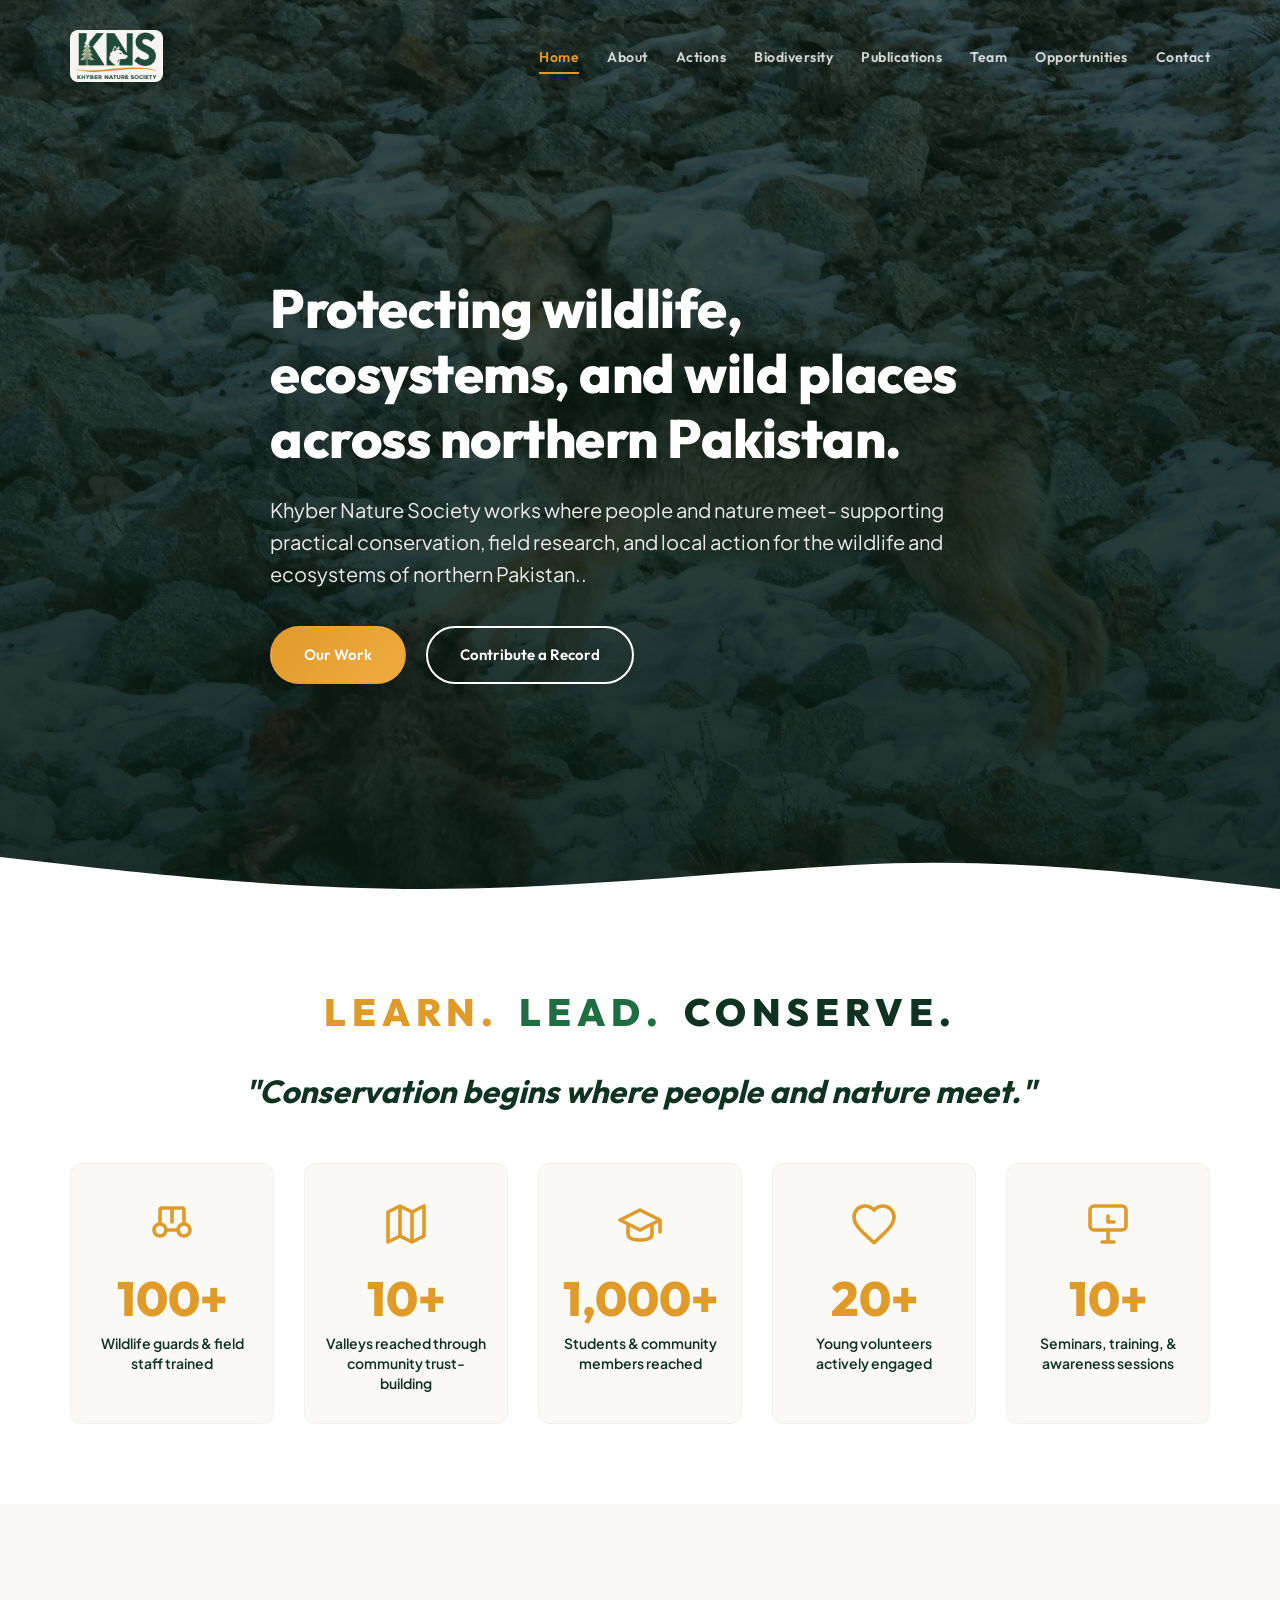
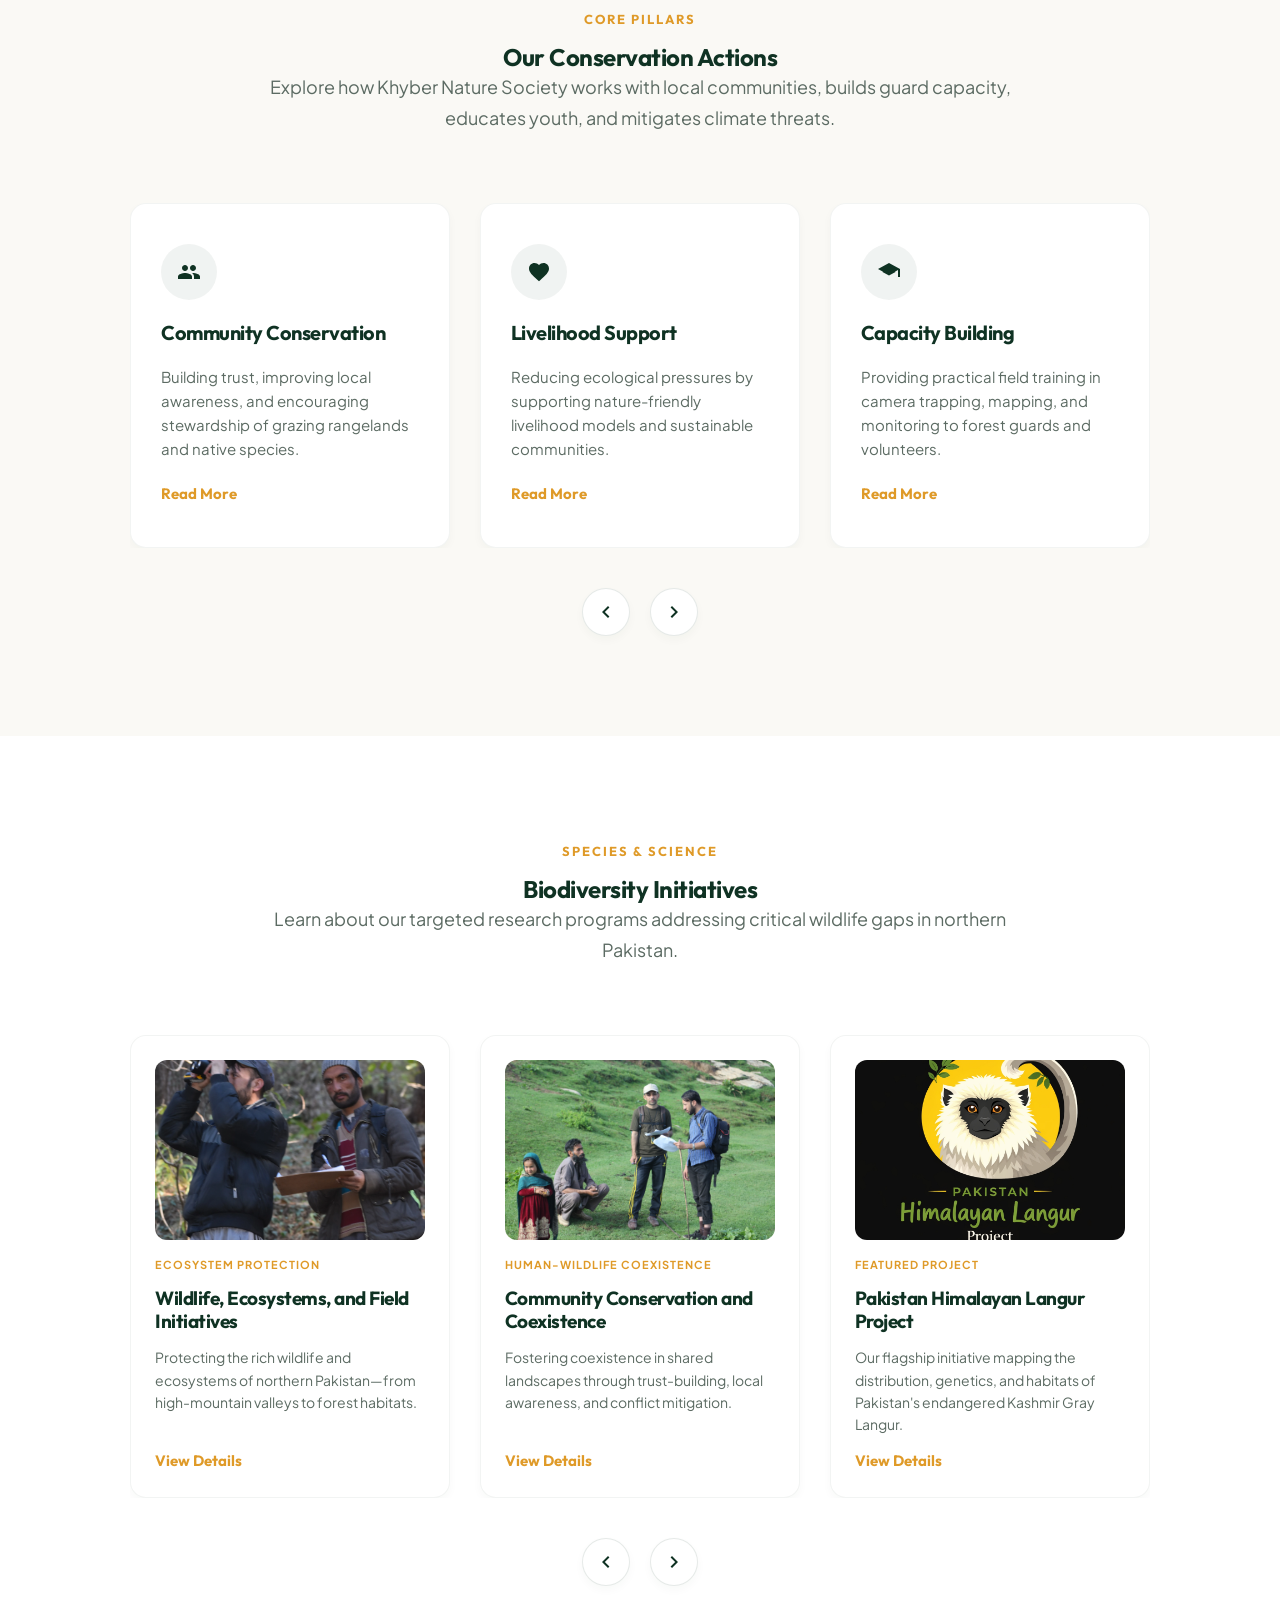
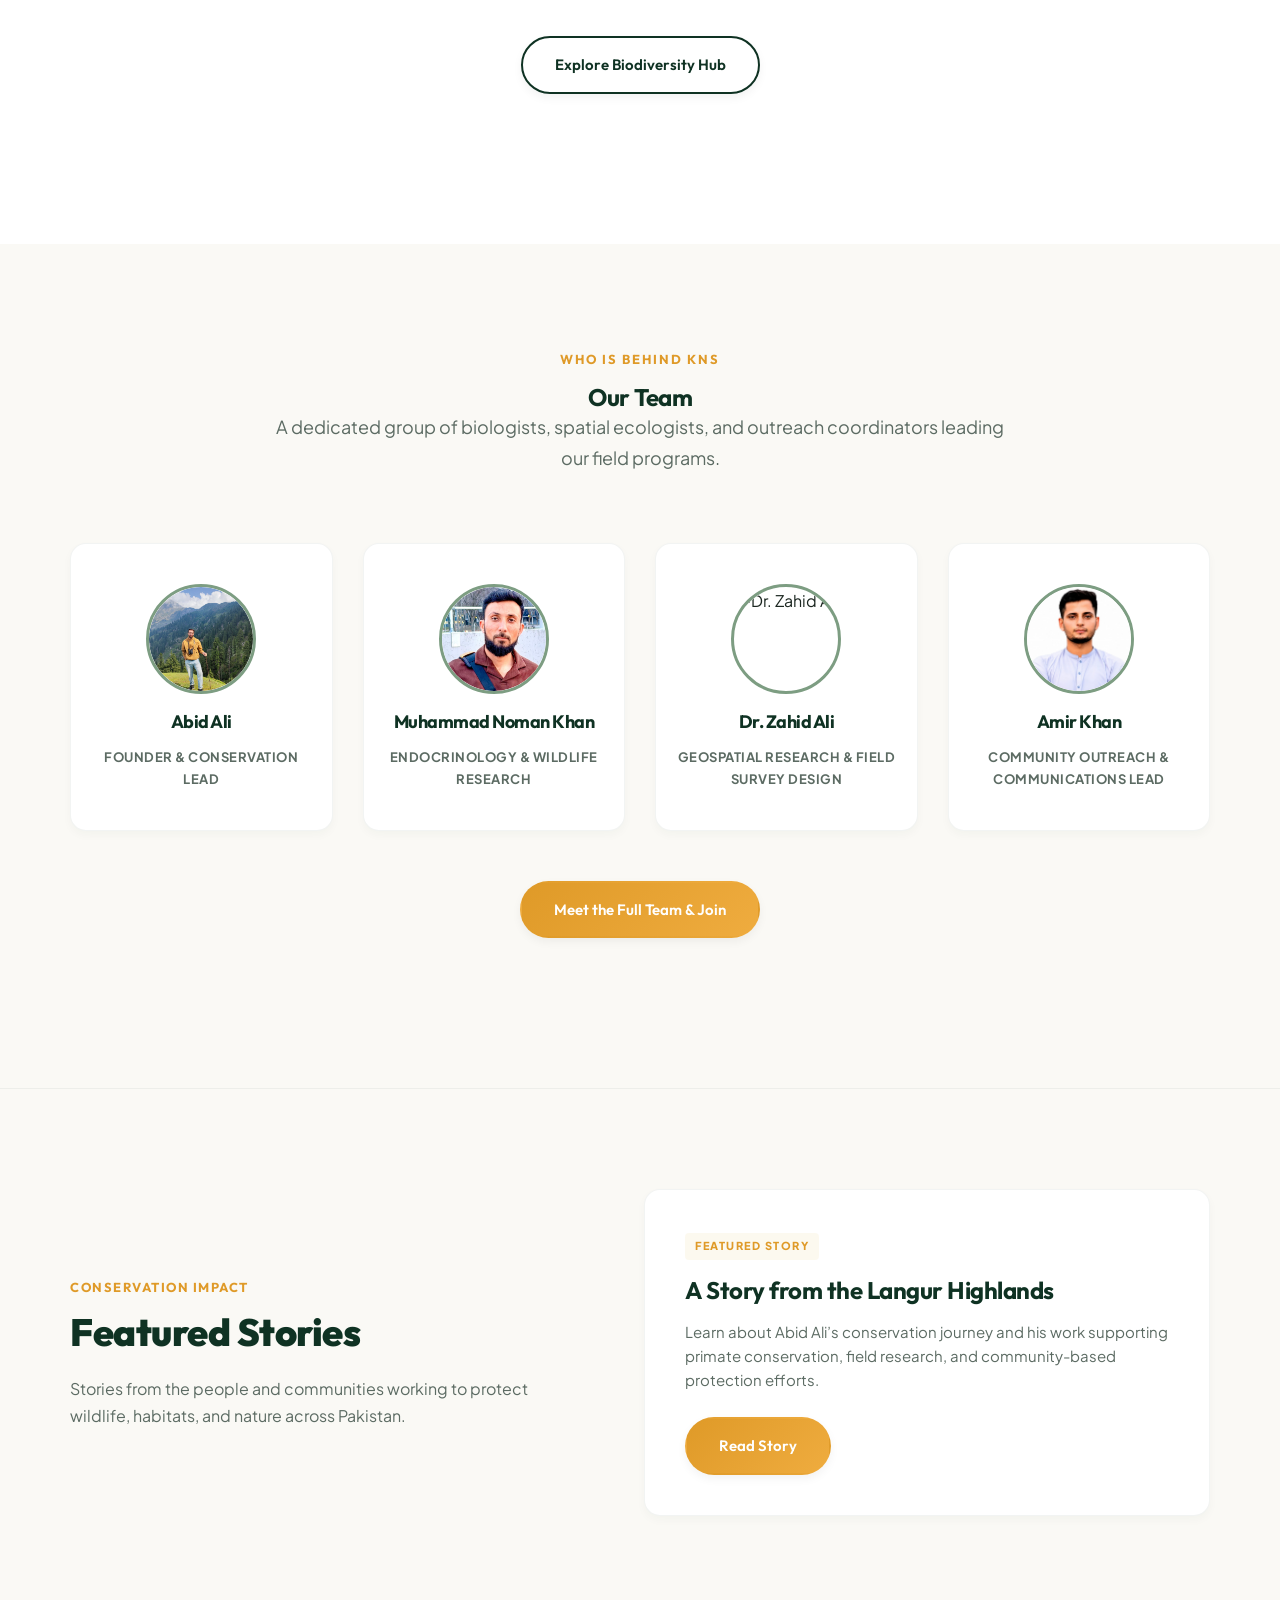
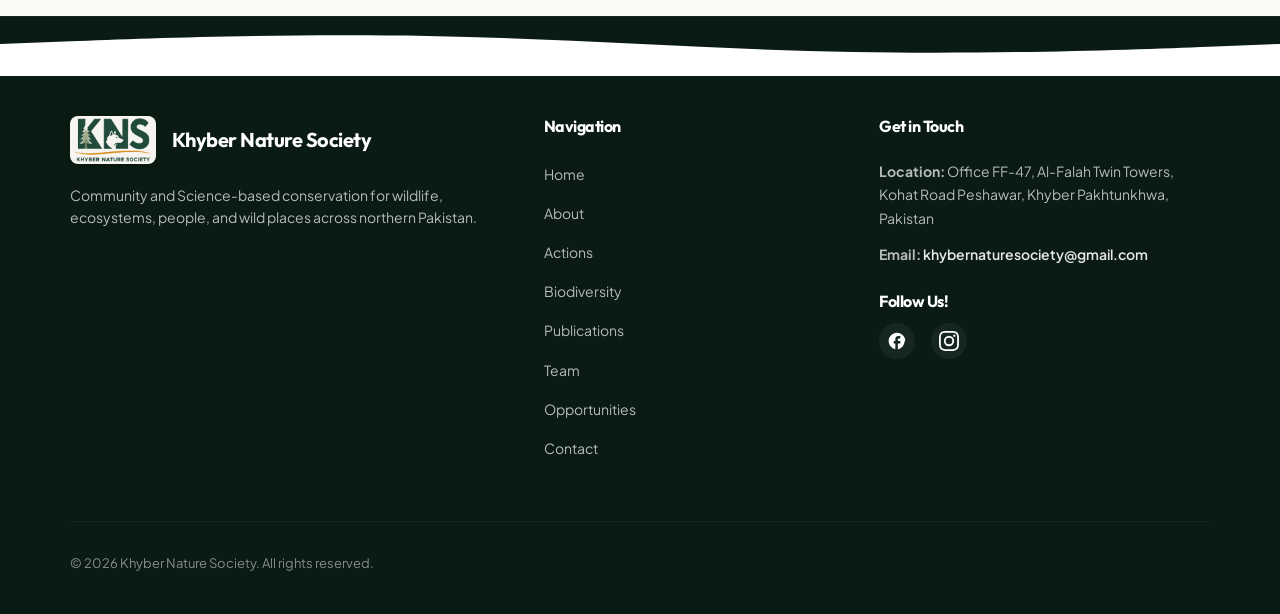
==== commit d4012f67: "Refactor: update locations, add featured stories and primatology paper, comment out forms, and fix m" ====
--- a/index.html
+++ b/index.html
@@ -480,10 +480,7 @@
                     <p>Community and Science-based conservation for wildlife, ecosystems, people, and wild places across
                         northern Pakistan.</p>
 
-                    <div class="footer-hours">
-                        <span class="info-label">Base Location</span>
-                        <p class="hours-text">Peshawar, Pakistan</p>
-                    </div>
+                    
                 </div>
 
                 <div class="footer-links">
--- a/styles.css
+++ b/styles.css
@@ -2345,6 +2345,13 @@
         grid-template-columns: 1fr;
         gap: 50px;
     }
+    .carousel-container {
+        padding: 0 30px;
+    }
+    .carousel-card {
+        flex: 0 0 calc((100% - 30px) / 2);
+        min-width: 0;
+    }
 }
 
 @media (max-width: 768px) {
@@ -2433,6 +2440,13 @@
         text-align: center;
         gap: 15px;
     }
+    .carousel-container {
+        padding: 0 15px;
+    }
+    .carousel-card {
+        flex: 0 0 100%;
+        min-width: 0;
+    }
 }
 
 /* ==========================================================================
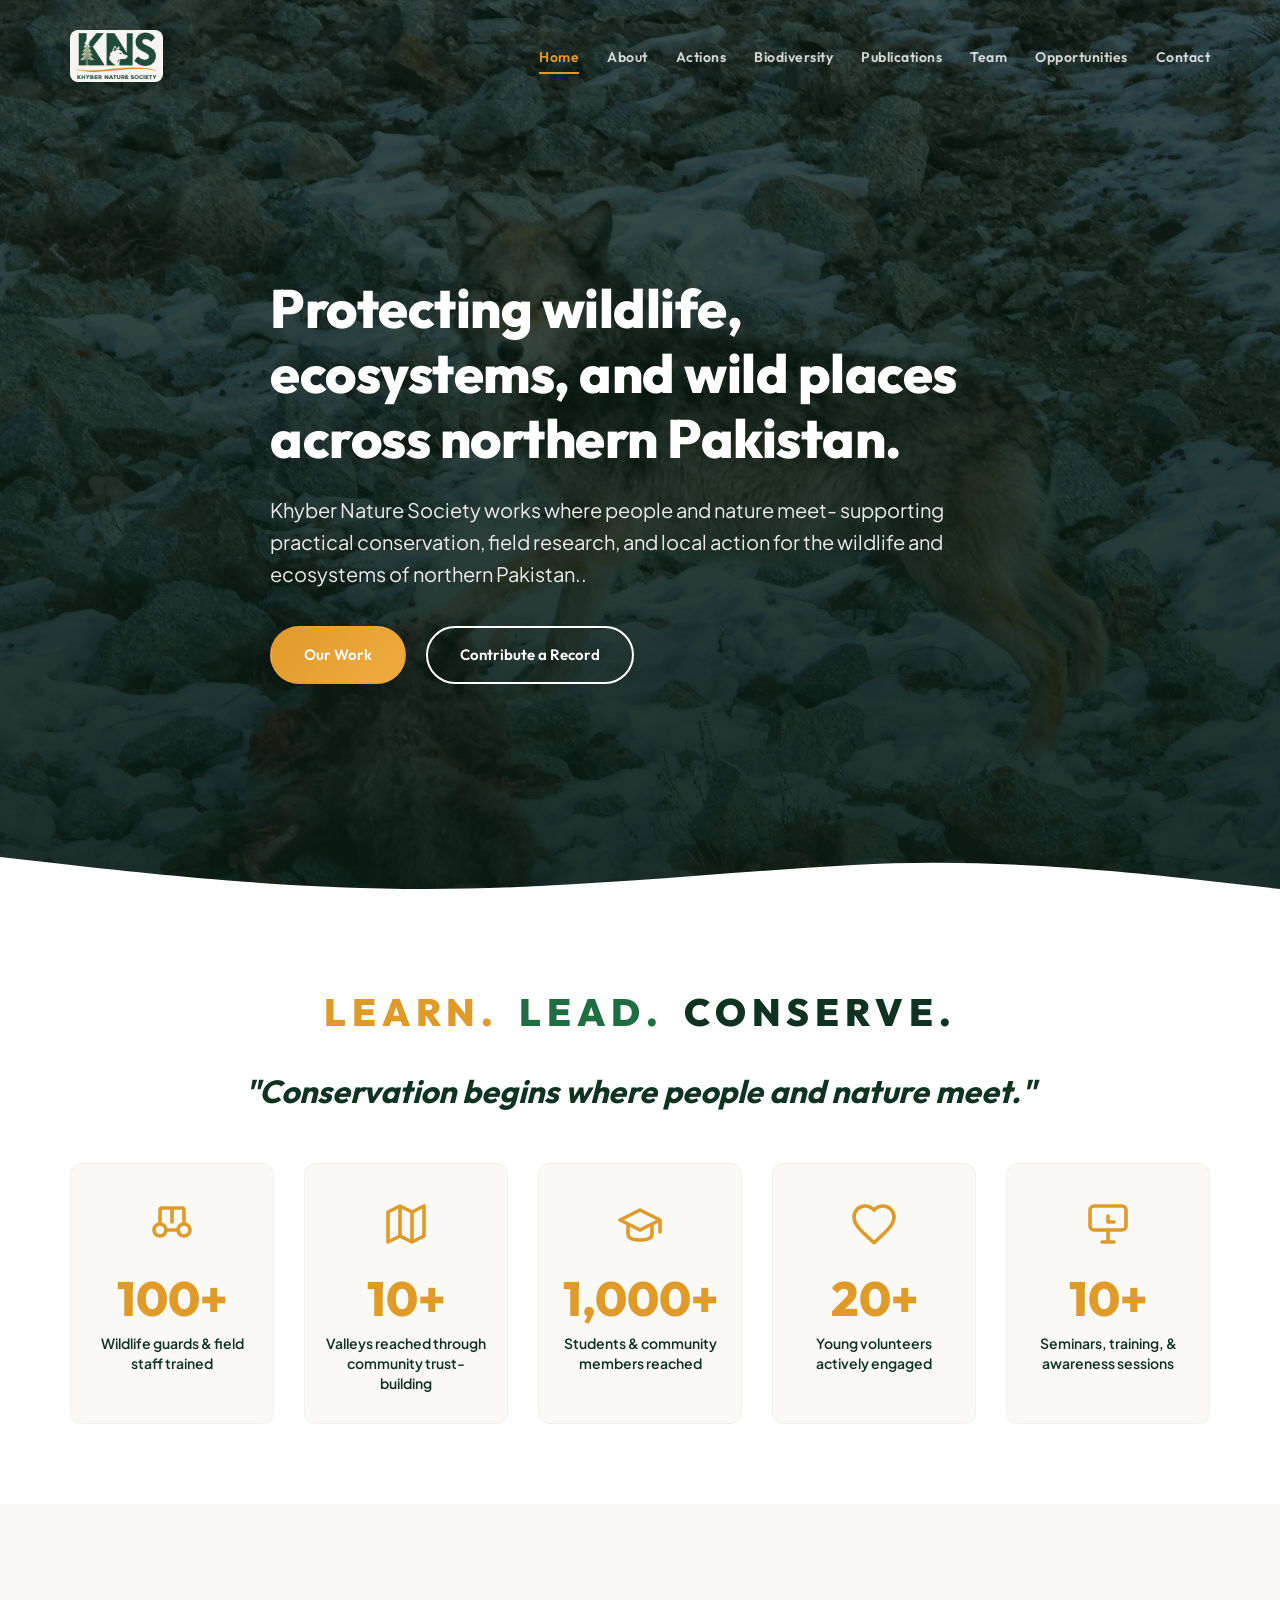
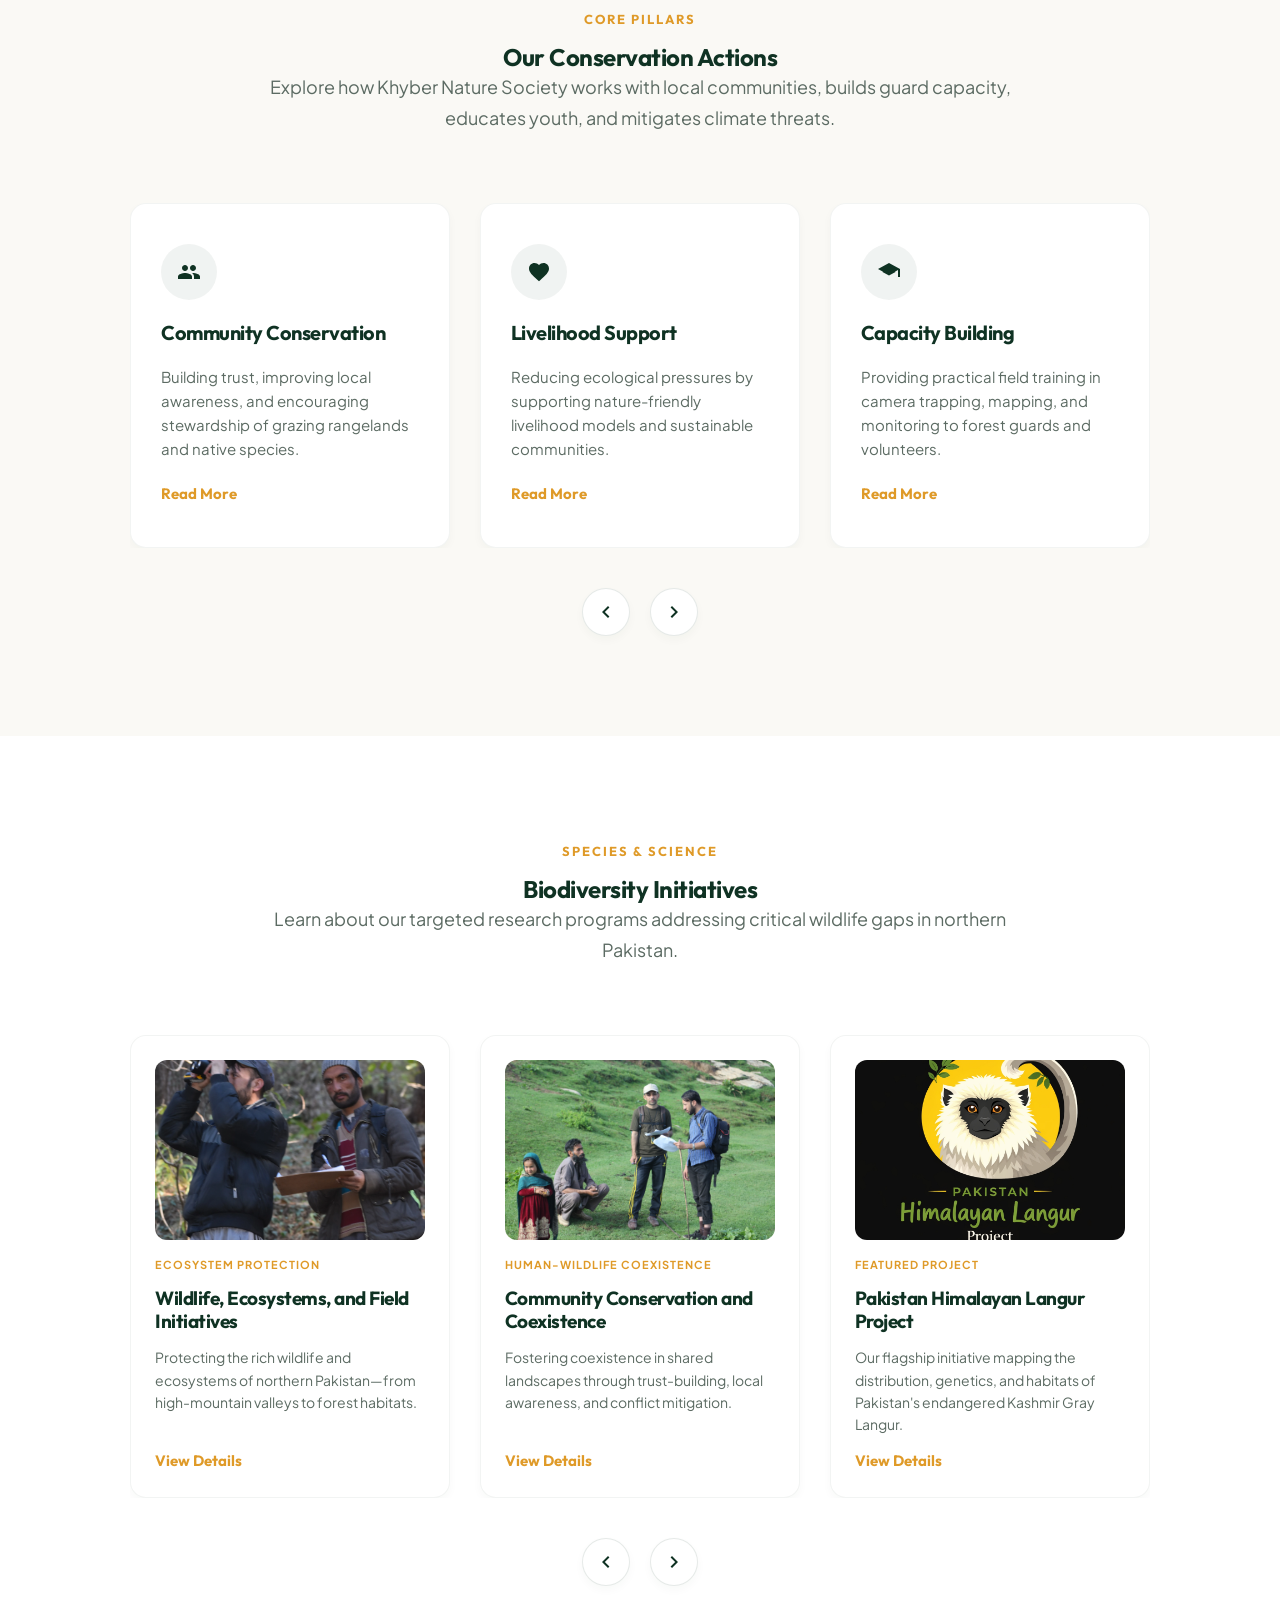
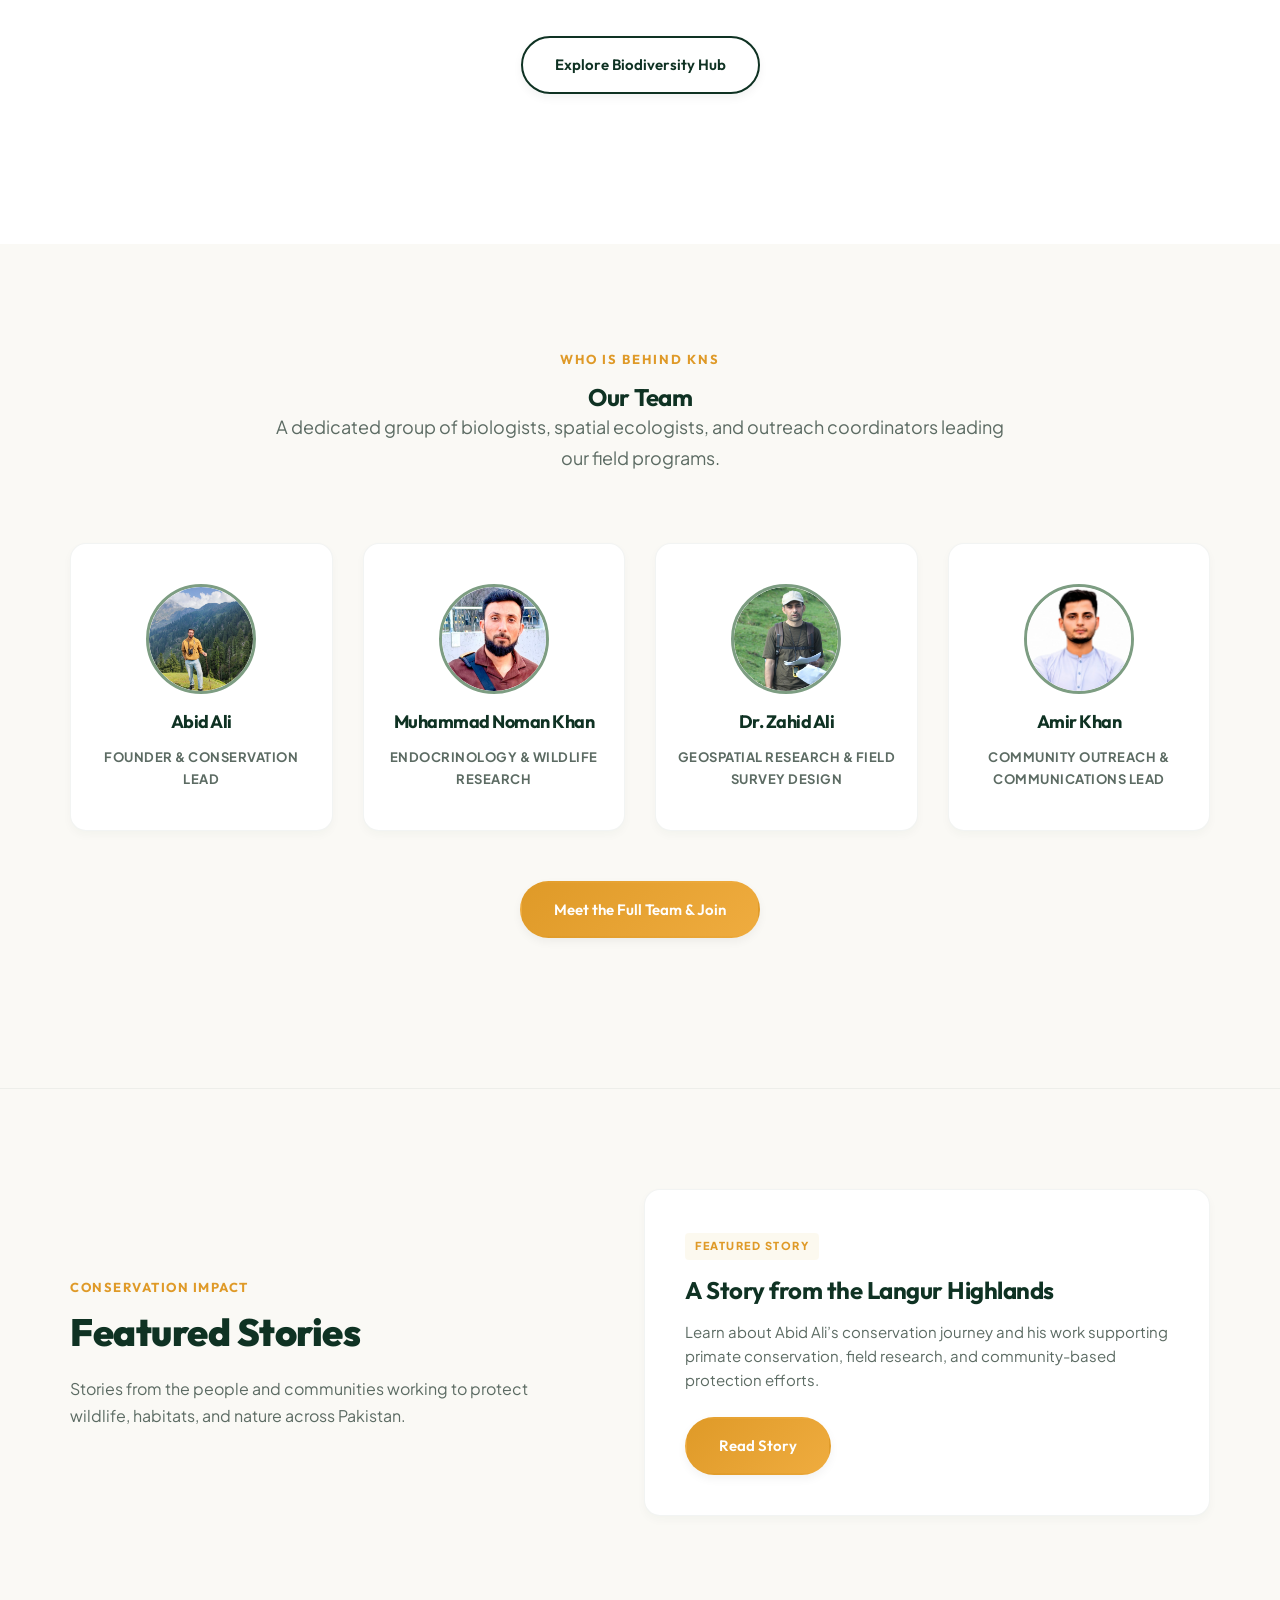
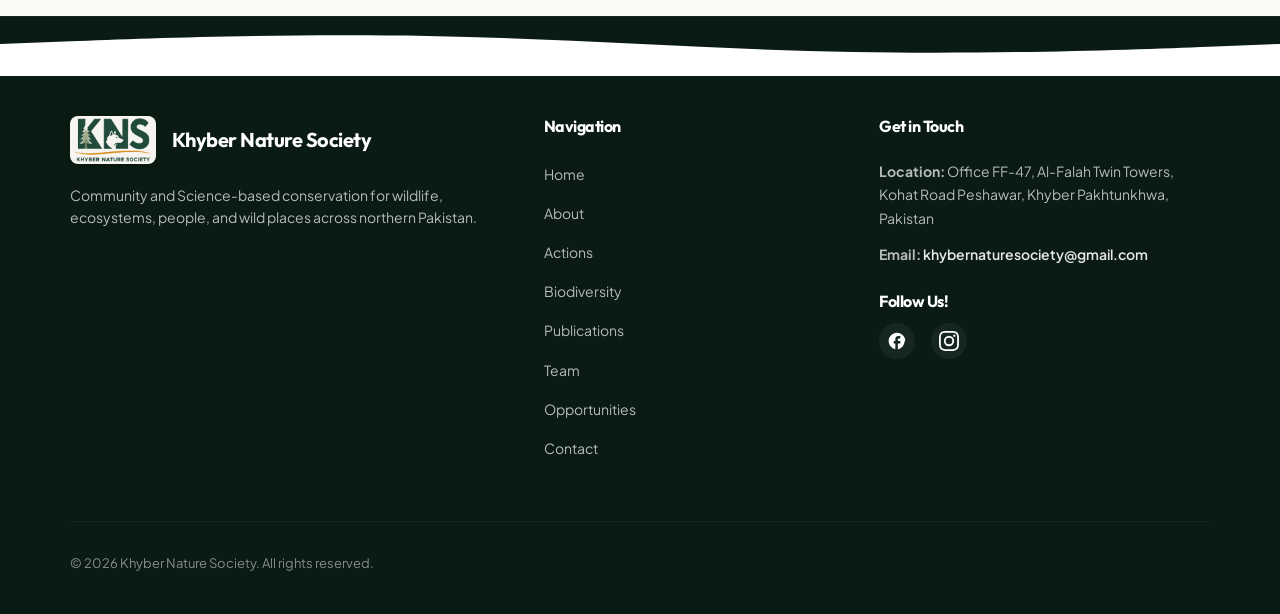
==== commit 9346a67b: "Update assets and index.html" ====
--- a/index.html
+++ b/index.html
@@ -411,7 +411,7 @@
                     <!-- Zahid Card -->
                     <div class="team-preview-member">
                         <div class="team-member-avatar">
-                            <img src="/assets/zahid.jpg" alt="Dr. Zahid Ali" class="avatar-img">
+                            <img src="/assets/zahid.JPG" alt="Dr. Zahid Ali" class="avatar-img">
                         </div>
                         <h4>Dr. Zahid Ali</h4>
                         <p class="role-desc">Geospatial Research & Field Survey Design</p>
@@ -480,7 +480,7 @@
                     <p>Community and Science-based conservation for wildlife, ecosystems, people, and wild places across
                         northern Pakistan.</p>
 
-                    
+
                 </div>
 
                 <div class="footer-links">
@@ -499,7 +499,8 @@
 
                 <div class="footer-contact">
                     <h4>Get in Touch</h4>
-                    <p><strong>Location:</strong> Office FF-47, Al-Falah Twin Towers, Kohat Road Peshawar, Khyber Pakhtunkhwa, Pakistan</p>
+                    <p><strong>Location:</strong> Office FF-47, Al-Falah Twin Towers, Kohat Road Peshawar, Khyber
+                        Pakhtunkhwa, Pakistan</p>
 
                     <p><strong>Email:</strong> <a
                             href="mailto:khybernaturesociety@gmail.com">khybernaturesociety@gmail.com</a></p>
